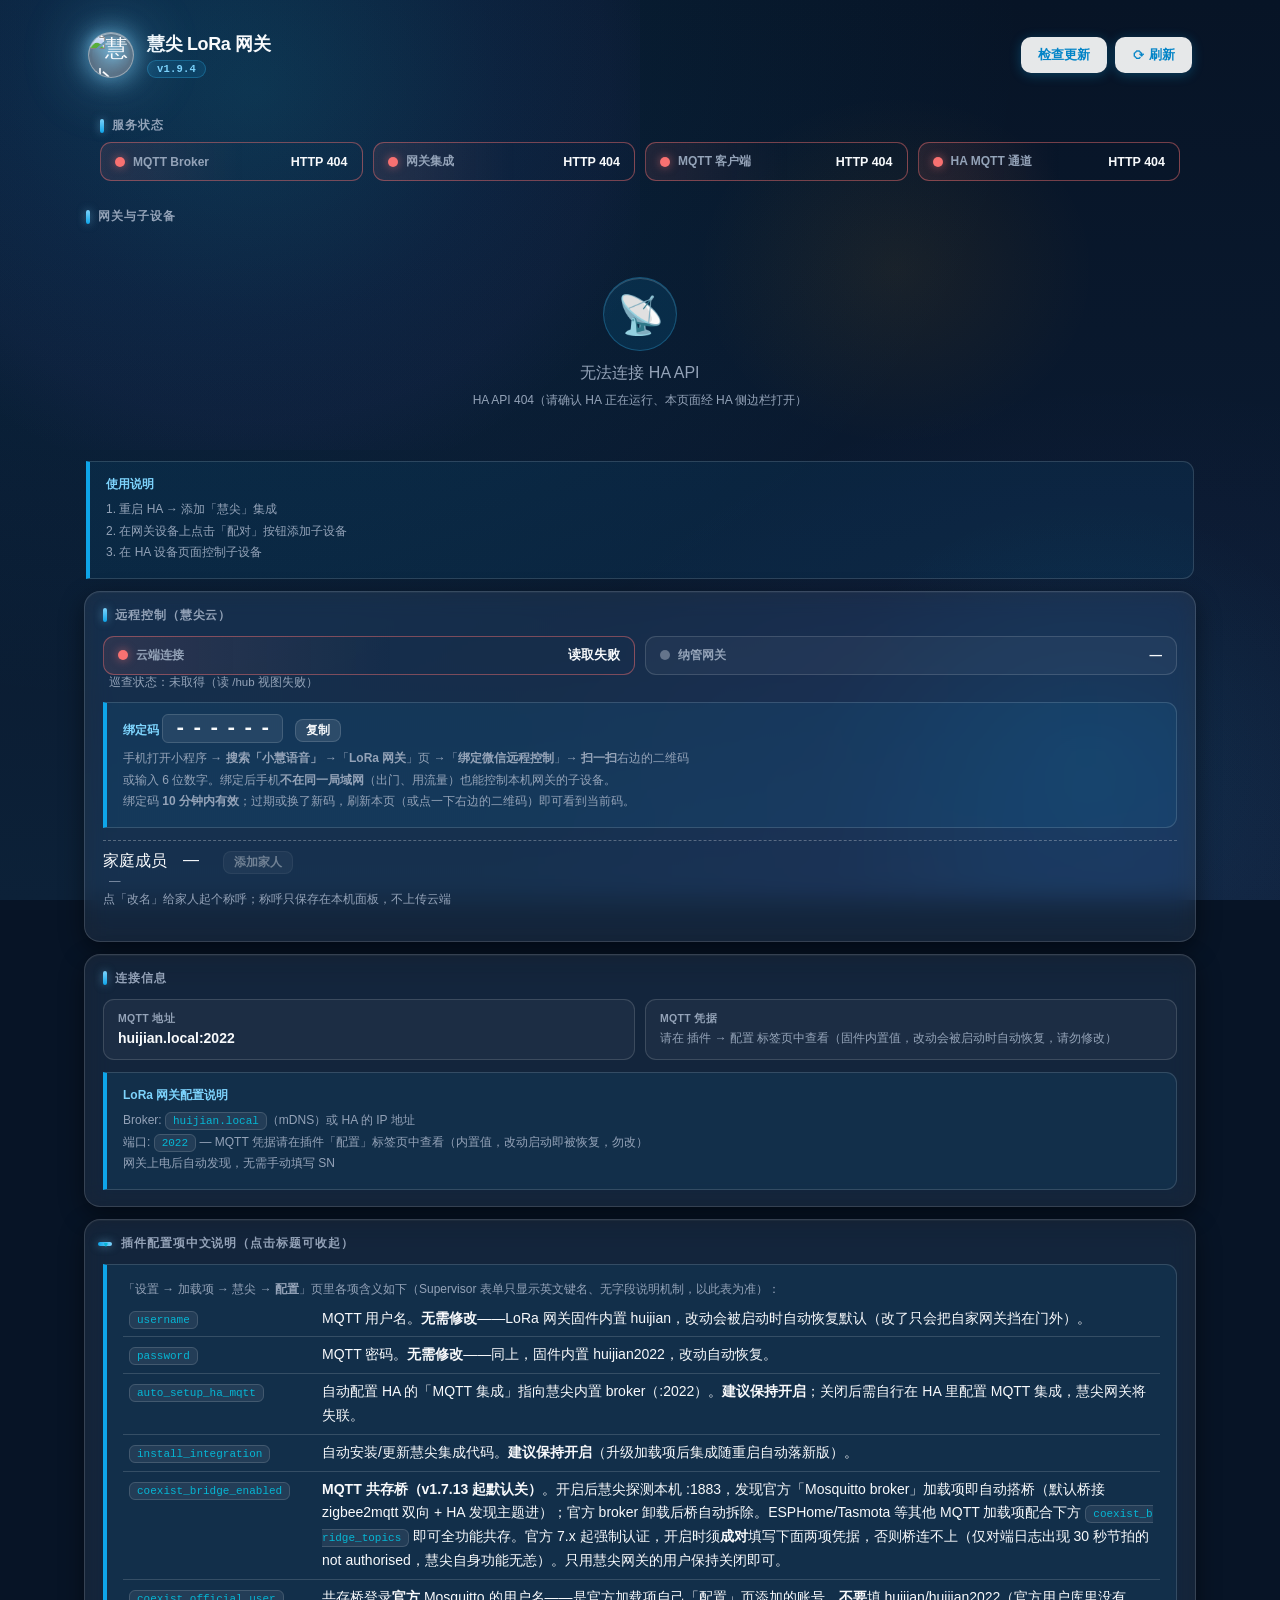
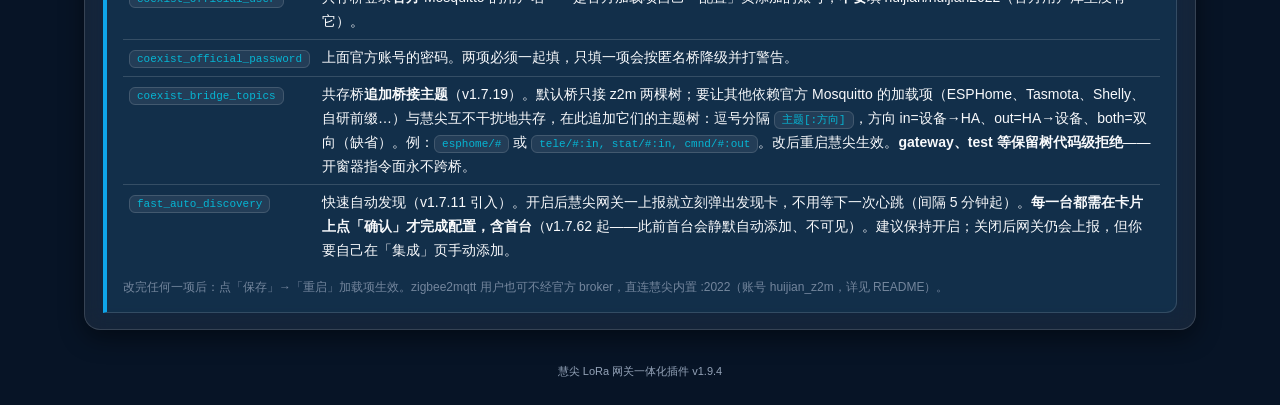
==== huijian_mqtt_broker/www/index.html @ c7e4eb3a "网关 v1.9.4：收口 1.9.3 的"部分修"——窄窗兜底不再回症状，三个兄弟码文案一起摘掉指认云端的那句 用户复核 1.9.3 后判为部分修，两处残留我盘上复现确认：  一、窄窗。重连退避每一圈" ====
<!DOCTYPE html>
<html lang="zh-CN">
<head>
    <meta charset="UTF-8">
    <meta name="viewport" content="width=device-width, initial-scale=1.0">
    <meta name="theme-color" content="#071426">
    <link rel="icon" href="data:image/svg+xml,%3Csvg xmlns='http://www.w3.org/2000/svg' viewBox='0 0 100 100'%3E%3Ctext y='0.9em' font-size='90'%3E%F0%9F%93%A1%3C/text%3E%3C/svg%3E">
    <title>慧尖 LoRa 网关</title>
    <link rel="stylesheet" href="css/huijian.css?v=1.9.4">
</head>
<body>
    <!-- v1.6.27「星辰大海」背景层（对齐小程序 UI 标准 0d2200c5）：
         z0 固定星空（氛围底/星云一朵/星点/行星群由 css + starsky.js 生成，
         流星 7 颗标记式——行程 1100px 全周期只准向下）；内容层 z1 悬浮玻璃。
         aria-hidden：纯装饰，不进辅助技术。 -->
    <div class="star-bg" aria-hidden="true">
        <div class="nebula"></div>
    <div class="nebula3"></div>
        <div class="stars-far" id="starsFar"></div>
        <div class="stars-near" id="starsNear"></div>
        <div class="stars-cluster" id="clusters"></div>
        <div class="planets" id="planets"></div>
        <span class="meteor meteor-1 mr"></span><span class="meteor meteor-2 m-blue mr"></span><span class="meteor meteor-3"></span><span class="meteor meteor-4 m-amber"></span><span class="meteor meteor-5 m-blue"></span><span class="meteor meteor-6"></span><span class="meteor meteor-7 mr"></span>
    </div>
    <div class="page">
    <div class="header">
        <div class="brand">
            <span class="brand-logo"><img src="img/logo.png?v=1.9.4" alt="慧尖 logo"></span>
            <div class="brand-text">
                <h1>慧尖 LoRa 网关</h1>
                <span class="ver" id="addonVersion"></span>
            </div>
        </div>
        <div class="actions">
            <button class="btn btn-primary" id="checkUpdateBtn" onclick="checkForUpdates()">检查更新</button>
            <button class="btn btn-primary" onclick="refreshAll()">⟳ 刷新</button>
        </div>
    </div>

    <div class="card card-flush card-dense">
        <div class="card-title">服务状态</div>
        <div class="status-grid" id="statusGrid">
            <div class="status-item">
                <span class="dot dot-warn"></span>
                <span class="label">MQTT Broker</span>
                <span class="value" id="mqttStatus">检测中</span>
            </div>
            <div class="status-item">
                <span class="dot dot-warn"></span>
                <span class="label">网关集成</span>
                <span class="value" id="integrationStatus">检测中</span>
            </div>
            <div class="status-item">
                <span class="dot dot-warn"></span>
                <!-- v1.7.12（第 6 轮审计 M-2）：文案订正——该值统计 :2022 上
                     全部 MQTT 客户端（LoRa 网关/HA 集成/桥/z2m 混计），旧标签
                     "HA MQTT" 名不副实：HA 条目断了而网关还连着时显示绿灯，
                     误导 mqtt_not_available 类排障。id 保持不变（JS 契约）。 -->
                <span class="label">MQTT 客户端</span>
                <span class="value" id="haMqttStatus">检测中</span>
            </div>
            <div class="status-item">
                <span class="dot dot-warn"></span>
                <!-- v1.7.29（用户拍板 C）：HA Core 侧 MQTT 集成条目的就绪状态。
                     "MQTT 客户端"只证明 :2022 上有人连着，本行证明 HA 到 broker
                     的通道打通——"网关上报进不了 HA"类排障的第一眼判据 -->
                <span class="label">HA MQTT 通道</span>
                <span class="value" id="haMqttChannelStatus">检测中</span>
            </div>
        </div>
    </div>

    <div class="card card-flush">
        <div class="card-title">网关与子设备</div>
        <div id="gatewayContainer">
            <div class="loading"><div class="spinner"></div><p>正在加载网关信息...</p></div>
        </div>
    </div>

    <!-- v1.7.37（P0 远程控制）：绑定码 + 云通道状态。数据源是集成侧只读视图
         GET /api/window_controller_gateway/hub（经 /api/ha 代理）——长连凭据只留在
         加载项与 hub 之间，页面拿到的字段只有 instanceId / 绑定码 / 连接状态。
         v1.7.38：右侧放绑定码二维码（拉到码自动出现、点一下刷新、纯前端生成不联网）。
         v1.7.39（用户令）：二维码从页头 logo 旁挪进本卡右侧——页头摆一块白底码太突兀。 -->
    <div class="card" id="remoteCard">
        <div class="card-title">远程控制（慧尖云）</div>
        <div class="hub-row">
            <div class="hub-main">
                <div class="status-grid">
                    <div class="status-item">
                        <span class="dot dot-warn" id="hubDot"></span>
                        <span class="label">云端连接</span>
                        <span class="value" id="hubStatus">检测中</span>
                    </div>
                    <div class="status-item">
                        <span class="dot dot-unknown" id="hubGwDot"></span>
                        <span class="label">纳管网关</span>
                        <span class="value" id="hubGateway">—</span>
                    </div>
                </div>
                <div class="hub-err" id="hubError" hidden></div>
                <div class="hub-code-exp" id="hubVerifyTip">巡查状态获取中…</div>
                <div class="info-box">
                    <h3>绑定码 <span class="hub-code" id="hubCode">------</span>
                        <button class="btn btn-ghost btn-mini" id="copyCodeBtn" type="button" onclick="copyBindCode()">复制</button>
                        <span class="hub-code-exp" id="hubCodeExp"></span>
                    </h3>
                    <p>
                        手机打开小程序 → <b>搜索「小慧语音」</b> →「<b>LoRa 网关</b>」页 →「<b>绑定微信远程控制</b>」→ <b>扫一扫</b>右边的二维码<br>
                        或输入 6 位数字。绑定后手机<b>不在同一局域网</b>（出门、用流量）也能控制本机网关的子设备。<br>
                        绑定码 <b><span id="hubCodeTtl">10 分钟</span>内有效</b>；过期或换了新码，刷新本页（或点一下右边的二维码）即可看到当前码。
                    </p>
                </div>
            </div>
            <div class="hub-qr" id="hubQr" role="button" tabindex="0" title="点击刷新绑定码"
                 onclick="refreshBindQr()"
                 onkeydown="if(event.key==='Enter'||event.key===' '){event.preventDefault();refreshBindQr();}"
                 hidden>
                <div class="hub-qr-box" id="hubQrBox"></div>
                <span class="hub-qr-tip" id="hubQrTip">绑定码</span>
            </div>
        </div>
        <!-- v1.7.47 家庭成员：一个 HA 安装＝一个 owner + 最多 8 个 member。
             成员码由这里显式签发（10 分钟一次性），家人用「小慧语音」扫。
             只有掩码 openid：hub 从不把完整 openid 回给面板。 -->
        <div class="hub-members">
            <div class="hub-row">
                <span class="label">家庭成员</span>
                <span class="value" id="hubMembersCount">—</span>
                <button class="btn btn-ghost btn-mini" id="addMemberBtn" type="button"
                        onclick="refreshMemberCode()"
                        title="生成一个 10 分钟有效的一次性成员码">添加家人</button>
            </div>
            <div class="hub-code-exp" id="hubMembersEmpty">只有你一人</div>
            <ul class="hub-member-list" id="hubMembers"></ul>
            <!-- v1.7.54：称呼存在哪一侧必须说清——云端 hub 的成员记录只有 openid 和绑定时刻，
                 没有名称字段，所以名字只在这台 HA 的面板上有效（换 HA 安装要重起）。 -->
            <div class="hub-member-note" id="hubMemberNote">
                点「改名」给家人起个称呼；称呼只保存在本机面板，不上传云端</div>
            <div class="hub-qr" id="hubMemberQr" hidden>
                <div class="hub-qr-box" id="hubMemberQrBox"></div>
                <span class="hub-code-exp" id="hubMemberTip">家人用「小慧语音」扫一扫；10 分钟内有效，扫完即失效</span>
                <span class="hub-qr-tip" id="hubMemberCode">------</span>
            </div>
            <!-- 审计 2026-09-30 B-6：hubMemberExp 原本在 #hubMemberQr **里面**，而
                 成员码过期/缺失时 renderMemberQr('') 把整个 wrap 置 hidden（CSS
                 .hub-qr[hidden]{display:none}）⇒ 面板写进去的"已过期，点「添加家人」
                 换新码"永远不可见，用户只看到二维码凭空消失，以为"添加家人"没生效。
                 与同页绑定码那块对齐：hubCodeExp 就在 #hubQr 外面——指路文案不该被
                 它要解释的那个元素一起藏掉。tip/code 只在有码可扫时才有意义，留在块内。 -->
            <span class="hub-code-exp" id="hubMemberExp"></span>
        </div>
    </div>

    <div class="card">
        <div class="card-title">连接信息</div>
        <div class="conn-grid">
            <div class="conn-item">
                <div class="conn-label">MQTT 地址</div>
                <div class="conn-value">huijian.local:2022</div>
            </div>
            <div class="conn-item">
                <div class="conn-label">MQTT 凭据</div>
                <div class="conn-value dim">请在 插件 → 配置 标签页中查看（固件内置值，改动会被启动时自动恢复，请勿修改）</div>
            </div>
        </div>
        <div class="info-box">
            <h3>LoRa 网关配置说明</h3>
            <p>
                Broker: <code>huijian.local</code>（mDNS）或 HA 的 IP 地址<br>
                端口: <code>2022</code> — MQTT 凭据请在插件「配置」标签页中查看（内置值，改动启动即被恢复，勿改）<br>
                网关上电后自动发现，无需手动填写 SN
            </p>
        </div>
    </div>

    <details class="card" id="configGuideCard" open>
        <summary class="card-title" style="cursor:pointer;">插件配置项中文说明（点击标题可收起）</summary>
        <div class="info-box" style="margin-top:8px;">
            <p>「设置 → 加载项 → 慧尖 → <b>配置</b>」页里各项含义如下（Supervisor 表单只显示英文键名、无字段说明机制，以此表为准）：</p>
            <table class="cfg-table" style="width:100%;border-collapse:collapse;font-size:14px;">
                <tr style="border-bottom:1px solid rgba(255,255,255,.15);"><td style="padding:6px;"><code>username</code></td><td style="padding:6px;">MQTT 用户名。<b>无需修改</b>——LoRa 网关固件内置 huijian，改动会被启动时自动恢复默认（改了只会把自家网关挡在门外）。</td></tr>
                <tr style="border-bottom:1px solid rgba(255,255,255,.15);"><td style="padding:6px;"><code>password</code></td><td style="padding:6px;">MQTT 密码。<b>无需修改</b>——同上，固件内置 huijian2022，改动自动恢复。</td></tr>
                <tr style="border-bottom:1px solid rgba(255,255,255,.15);"><td style="padding:6px;"><code>auto_setup_ha_mqtt</code></td><td style="padding:6px;">自动配置 HA 的「MQTT 集成」指向慧尖内置 broker（:2022）。<b>建议保持开启</b>；关闭后需自行在 HA 里配置 MQTT 集成，慧尖网关将失联。</td></tr>
                <tr style="border-bottom:1px solid rgba(255,255,255,.15);"><td style="padding:6px;"><code>install_integration</code></td><td style="padding:6px;">自动安装/更新慧尖集成代码。<b>建议保持开启</b>（升级加载项后集成随重启自动落新版）。</td></tr>
                <tr style="border-bottom:1px solid rgba(255,255,255,.15);"><td style="padding:6px;"><code>coexist_bridge_enabled</code></td><td style="padding:6px;"><b>MQTT 共存桥（v1.7.13 起默认关）</b>。开启后慧尖探测本机 :1883，发现官方「Mosquitto broker」加载项即自动搭桥（默认桥接 zigbee2mqtt 双向 + HA 发现主题进）；官方 broker 卸载后桥自动拆除。ESPHome/Tasmota 等其他 MQTT 加载项配合下方 <code>coexist_bridge_topics</code> 即可全功能共存。官方 7.x 起强制认证，开启时须<b>成对</b>填写下面两项凭据，否则桥连不上（仅对端日志出现 30 秒节拍的 not authorised，慧尖自身功能无恙）。只用慧尖网关的用户保持关闭即可。</td></tr>
                <tr style="border-bottom:1px solid rgba(255,255,255,.15);"><td style="padding:6px;"><code>coexist_official_user</code></td><td style="padding:6px;">共存桥登录<b>官方</b> Mosquitto 的用户名——是官方加载项自己「配置」页添加的账号，<b>不要</b>填 huijian/huijian2022（官方用户库里没有它）。</td></tr>
                <tr style="border-bottom:1px solid rgba(255,255,255,.15);"><td style="padding:6px;"><code>coexist_official_password</code></td><td style="padding:6px;">上面官方账号的密码。两项必须一起填，只填一项会按匿名桥降级并打警告。</td></tr>
                <tr style="border-bottom:1px solid rgba(255,255,255,.15);"><td style="padding:6px;"><code>coexist_bridge_topics</code></td><td style="padding:6px;">共存桥<b>追加桥接主题</b>（v1.7.19）。默认桥只接 z2m 两棵树；要让其他依赖官方 Mosquitto 的加载项（ESPHome、Tasmota、Shelly、自研前缀…）与慧尖互不干扰地共存，在此追加它们的主题树：逗号分隔 <code>主题[:方向]</code>，方向 in=设备→HA、out=HA→设备、both=双向（缺省）。例：<code>esphome/#</code> 或 <code>tele/#:in, stat/#:in, cmnd/#:out</code>。改后重启慧尖生效。<b>gateway、test 等保留树代码级拒绝</b>——开窗器指令面永不跨桥。</td></tr>
                <tr><td style="padding:6px;"><code>fast_auto_discovery</code></td><td style="padding:6px;">快速自动发现（v1.7.11 引入）。开启后慧尖网关一上报就立刻弹出发现卡，不用等下一次心跳（间隔 5 分钟起）。<b>每一台都需在卡片上点「确认」才完成配置，含首台</b>（v1.7.62 起——此前首台会静默自动添加、不可见）。建议保持开启；关闭后网关仍会上报，但你要自己在「集成」页手动添加。</td></tr>
            </table>
            <p style="opacity:.75;margin-top:8px;">改完任何一项后：点「保存」→「重启」加载项生效。zigbee2mqtt 用户也可不经官方 broker，直连慧尖内置 :2022（账号 huijian_z2m，详见 README）。</p>
        </div>
    </details>

    <div class="card" id="updateCard" style="display:none;">
        <div class="card-title">版本更新</div>
        <div id="updateContent"></div>
    </div>

    <div class="footer">
        <!-- v1.6.26（W-6）：留空占位——旧硬编码 v1.5.1 在 JS 回填前闪现错版
             （JS 挂掉时更会永久错版）。版本单一真源＝下行 CURRENT_VERSION。 -->
        <p>慧尖 LoRa 网关一体化插件 <span id="footerVersion"></span></p>
    </div>
    </div><!-- /.page -->

    <!-- v1.6.25 Web UI 三文件化：css/js 外置（相对路径，兼容 HA ingress 前缀）。
         CURRENT_VERSION 按测试锚留在本文件；huijian.js 复用此全局 let 绑定。
         v1.6.27 新增 starsky.js：纯装饰星野生成器（固定种子，零依赖零网络）。 -->
    <script>let CURRENT_VERSION = '1.9.4';</script>
    <script src="js/starsky.js?v=1.9.4"></script>
    <script src="js/qr.js?v=1.9.4"></script>
    <script src="js/huijian.js?v=1.9.4"></script>
</body>
</html>
---- huijian_mqtt_broker/www/css/huijian.css ----
/*
 * 慧尖 Web UI 样式 —— 「星辰大海」设计标准移植版（v1.6.27）
 *
 * 权威标准：小程序记忆体条目 0d2200c5（配套工程口径 d0c93032）。原标准面向
 * 微信小程序（WXSS，真机禁 filter/mix-blend/closest-side、token 必须挂 page{}）；
 * 本文件是 **Web 移植**——运行在 Chromium（HA ingress webview / 桌面浏览器），
 * 上面那些 WXSS 专属禁令均不适用，可正常使用 backdrop-filter。但配色令牌、
 * 分层架构、克制光哲学逐字对齐母本：
 *
 *  设计语言：深蓝夜空（#071426→#0c2138 自带蓝相）上星光/星云/行星/流星构成活
 *  的宇宙，内容以透明玻璃悬浮其上。哲学＝克制的光——发光宁淡勿浓（标准里
 *  "白光/过糊/过大"多次被否），运动宁慢勿快但必须有独立节奏层次。
 *
 *  令牌（青蓝主系，逐值照抄标准）：--primary #0ea5e9 / --primary-dark #0284c7 /
 *  --primary-light #38bdf8 / --accent #06b6d4 / --secondary #f59e0b。
 *  紫(#8b5cf6/#6366f1) 按 ea92e36c 方案A④ 全站仅两通道：氛围层右下小角
 *  α.06 + 星云尾锥 α.035；星点板/中心辉光/图标/按钮一律不加紫——旧版整套
 *  #4f46e5 紫蓝主色与 v1.0.42 大面积染紫路线均已作废。
 *
 *  分层：.star-bg（fixed z0）→ .page（relative z1）。硬性规矩①内容根背景必须
 *  transparent，否则整块盖住星空（标准里曾 9 页踩此坑）。
 */
:root {
    /* ===== 星辰大海令牌（青蓝主系） ===== */
    --primary: #0ea5e9;
    --primary-dark: #0284c7;
    --primary-light: #38bdf8;
    --primary-deep: #075985;
    --accent: #06b6d4;
    --glow: #7dd3fc;            /* 深空提亮专用（logo 光环/高亮文字），非紫 */
    --secondary: #f59e0b;       /* 琥珀——仅告警/进度点缀 */
    --bg-main: #071426;         /* ea92e36c 方案A「深蓝夜空」定案（小程序 v1.4.15/98ebc5b，
                                   用户 2026-09 推广到全部仓 Web UI）：夜空感靠底色自带蓝相。
                                   已作废路线勿回潮：近黑 #030712「过黑」、v1.0.42 深靛紫
                                   #1d1750「过紫」；白字 #f8fafc 对比 ~16:1 */
    --surface: #0a1a30;         /* --bg-surface/--apple-gray6 随动（定案③） */
    --bg-card: rgba(255, 255, 255, .07);
    --bg-elevated: rgba(255, 255, 255, .10);
    --card-border: rgba(255, 255, 255, .14);
    --text-primary: #f8fafc;
    --text-secondary: #94a3b8;
    --border: #1e293b;
    /* 语义色（暗底适配，饱和度压低守"宁淡"） */
    --green: #34d399;
    --green-deep: #10b981;
    --green-bg: rgba(52, 211, 153, .10);
    --red: #f87171;
    --red-bg: rgba(248, 113, 113, .10);
    --yellow: #fbbf24;
    --yellow-bg: rgba(251, 191, 36, .10);
    --blue: #38bdf8;
    --blue-bg: rgba(56, 189, 248, .10);
    --violet: #6366f1;          /* 仅渐变尾端点缀，不作前景主色 */
    --radius: 16px;
    --radius-sm: 11px;
    /* 深空投影：黑底上阴影几乎无意义，主要靠描边+辉光分层 */
    --shadow: 0 1px 0 rgba(255, 255, 255, .04) inset, 0 8px 24px rgba(0, 0, 0, .45);
    --shadow-md: 0 1px 0 rgba(255, 255, 255, .05) inset, 0 12px 32px rgba(0, 0, 0, .55);
    --shadow-lg: 0 1px 0 rgba(255, 255, 255, .06) inset, 0 20px 48px rgba(0, 0, 0, .65);
    --glass-blur: saturate(140%) blur(12px);
}
* { margin: 0; padding: 0; box-sizing: border-box; }
html { scroll-behavior: smooth; }
body {
    font-family: -apple-system, BlinkMacSystemFont, "Segoe UI", Roboto, "PingFang SC", "Microsoft YaHei", sans-serif;
    color: var(--text-primary);
    min-height: 100vh;
    /* 夜空基底：方案A --bg-main #071426（原标准 .sky 纯色 #030712 已否为"过黑"），
       作最底层兜底铺满；.star-bg 氛围层在其上叠 180° 深蓝渐变（定案①） */
    background: var(--bg-main);
    -webkit-font-smoothing: antialiased;
    /* Web 移植：内容层横向留白与最大宽从此处移到 .page（body 需全宽铺星空） */
    padding: 0;
}
::selection { background: rgba(14, 165, 233, .35); color: #fff; }

/* =====================================================================
 * z0 星空层：.star-bg
 * 氛围底 → 星云（一朵）→ 星点（双层视差）→ 行星群（16 颗）→ 流星（7 颗）
 * 星点/行星由 starsky.js 用固定种子生成注入对应容器；本层 pointer-events:none
 * ===================================================================== */
.star-bg {
    position: fixed;
    inset: 0;
    z-index: 0;
    overflow: hidden;
    pointer-events: none;
    /* ea92e36c 方案A「深蓝夜空」逐值移植（母本 star-bg.wxss .sky @98ebc5b）：
       夜空感改由底色带蓝相承担，不靠大面积染紫——v1.0.42 的右上弱青大云、
       靛紫云 .22、薰衣草大云 .16、底靛大云 .24（小程序 195° 斜贯带的 Web 对应）
       全部删除且不回加（"过黑+过紫/氛围压主体"被否）。左上蓝角云降档 .22→.14；
       紫全站仅两通道（定案④）：右下小角 rgba(139,92,246,.06) + 星云尾锥 .035；
       星点/行星/按钮一律无紫口径不变。 */
    background:
        radial-gradient(ellipse at 12% 4%, rgba(14, 165, 233, .14), rgba(14, 165, 233, .05) 30%, transparent 55%),
        radial-gradient(ellipse at 88% 96%, rgba(139, 92, 246, .06), transparent 40%),
        linear-gradient(180deg, #071426 0%, #0a1a30 55%, #0c2138 100%);
}
/* 星云团：结构仍按官网母本 v0.0.1 三团（左上蓝/右下青/中上金，45s/50s/60s
   aurora-move 各自漂移，radial 柔边、无 blur、无内核白雾）；配色随
   ea92e36c 方案A 定案⑤——主星云（蓝团）核提亮 rgba(56,189,248,.10)，
   紫仅尾锥 .035（"氛围退、主体进"）；青/金两团随"氛围退"退回官网
   克制原值 .08/.07（v1.0.42 的 .12/.10 提浓作废）。 */
.nebula { position: absolute; top: 0; left: 0; right: 0; bottom: 0; overflow: hidden; pointer-events: none; }
.nebula::before {
    content: ''; position: absolute; top: -30%; left: -10%; width: 60%; height: 80%;
    background: radial-gradient(ellipse at center, rgba(56, 189, 248, .1) 0%, rgba(99, 102, 241, .05) 45%, rgba(139, 92, 246, .035) 65%, transparent 80%);
    animation: aurora-move1 45s ease-in-out infinite;
}
.nebula::after {
    content: ''; position: absolute; bottom: -20%; right: -10%; width: 50%; height: 70%;
    background: radial-gradient(ellipse at center, rgba(6, 182, 212, .08) 0%, transparent 60%);
    animation: aurora-move2 50s ease-in-out infinite;
}
.nebula3 {
    position: absolute; top: 5%; left: 50%; width: 40%; height: 50%;
    background: radial-gradient(ellipse at center, rgba(245, 158, 11, .07) 0%, transparent 55%);
    animation: aurora-move3 60s ease-in-out infinite; pointer-events: none;
}
@keyframes aurora-move1 { 0%, 100% { transform: translate(0, 0) scale(1); } 33% { transform: translate(50px, 25px) scale(1.08); } 66% { transform: translate(-30px, 40px) scale(0.95); } 50% { transform: translate(60px, 30px) scale(1.1); } }
@keyframes aurora-move2 { 0%, 100% { transform: translate(0, 0) scale(1); } 33% { transform: translate(-40px, -15px) scale(1.06); } 66% { transform: translate(25px, -30px) scale(0.94); } 50% { transform: translate(-50px, -25px) scale(1.08); } }
@keyframes aurora-move3 { 0%, 100% { transform: translate(0, 0) scale(1) rotate(0deg); } 50% { transform: translate(-60px, 40px) scale(1.15) rotate(10deg); } }
/* 星点层（JS 注入 <i> 子元素，位置/明灭周期由内联 CSS 变量给） */
.stars-far, .stars-near { position: absolute; inset: 0; }
.stars-far i, .stars-near i {
    position: absolute;
    border-radius: 50%;
    background: #dbeafe;
    animation: star-twinkle var(--dur, 4s) ease-in-out var(--delay, 0s) infinite;
    will-change: opacity;
}
/* 明灭：官网母本口径——正弦 .1↔.9 永不触零（0/100% 下限、50% 峰），
   v1.7.3 用户令对照官网（旧"单峰触零"是行星群口径，星点不适用） */
@keyframes star-twinkle {
    0%, 100% { opacity: var(--floor, .1); }
    50%      { opacity: var(--peak, .7); }
}
/* 官网色变体：60% 白 + 20% 蓝 + 20% 琥珀；大星带 4px 白晕（s-lg） */
.stars-far i.s-blue, .stars-near i.s-blue { background: #38bdf8; }
.stars-far i.s-amber, .stars-near i.s-amber { background: #fbbf24; }
.stars-near i.s-glow { box-shadow: 0 0 4px rgba(255, 255, 255, .6); }
/* 星团层（v1.7.4 用户令「多颗星星聚一团、明暗变化」）——官网 canvas Star
   大星口径：4 团、每团 6~8 颗聚簇，1~2 颗核心大星带 8px 晕（glow 晕
   size×4 的 CSS 对应物），正弦明暗共用 star-twinkle，三色配比同星点 */
.stars-cluster { position: absolute; inset: 0; }
.stars-cluster i {
    position: absolute;
    border-radius: 50%;
    background: #fff;
    animation: star-twinkle var(--dur, 4s) ease-in-out var(--delay, 0s) infinite;
    will-change: opacity;
}
.stars-cluster i.s-blue { background: #38bdf8; }
.stars-cluster i.s-amber { background: #fbbf24; }
.stars-cluster i.s-glow { box-shadow: 0 0 8px 2px rgba(224, 242, 254, .55); }
/* 行星群：双层独立时钟——外层 .orbit-wrap 漂移（55~75s，≈1.5px/s），
   内层 .planet 明灭（3.5~7s），二者解耦（标准里耦合同一动画被否）。
   辉光宁淡：rgba .35 晕，半径随尺寸 4~7px。 */
.planets { position: absolute; inset: 0; }
.orbit-wrap {
    position: absolute;
    animation: planet-drift var(--drift, 60s) linear var(--delay, 0s) infinite alternate;
    will-change: transform;
}
@keyframes planet-drift {
    from { transform: translate3d(0, 0, 0); }
    to   { transform: translate3d(var(--dx, 20px), var(--dy, 14px), 0); }
}
.planet {
    width: var(--sz, 4px);
    height: var(--sz, 4px);
    border-radius: 50%;
    background: var(--pc, #7dd3fc);
    box-shadow: 0 0 var(--blur, 5px) var(--halo, 2px) rgba(125, 211, 252, .35);
    animation: planet-pulse var(--twk, 5s) ease-in-out var(--delay, 0s) infinite;
    will-change: opacity;
}
@keyframes planet-pulse {
    0%, 100% { opacity: 0; }
    50%      { opacity: var(--peak, .9); }
}
/* 流星：7 颗，10~16s 全周期线性，行程 1100px（官网 700px 手机竖屏截断故
   加长，贯穿整屏）。几何=母本同款斜坠（用户 2026-09 点报"运行方向不对"
   订正——旧实现 translateY(1100px)+rotate(18deg) 近乎垂直下坠、7 道同向，
   丢了母本角度语义）：rotate(var(--mrot)) translateX(1100px)，默认
   --mrot:145deg＝斜左下（起点右半屏 4 道）；.mr=35deg 斜右下（起点左半屏
   3 道）。头=2px 光点带辉光、尾=133px 渐隐细线（透明→头侧增亮）。
   只准向下：-35° 爬升版已废弃，禁负角度。 */
.meteor {
    position: absolute;
    /* 起点高度=var(--my)，默认 -12%（母本手机竖屏编排：1100px 斜行程
       纵向分量≈0.57×1100≈631px，在 ~667px 高的手机屏恰好贯穿整屏）。
       桌面视口更高，只留顶部起点会导致"流星只在上半屏"（用户点报），
       故 v1.7.25 起逐颗编排：3 道起点下放到 12%~40% 中高度，斜轨迹
       扫过下半屏；角度/行程/节奏/只准向下纪律不变。 */
    top: var(--my, -12%);
    left: var(--mx, 50%);
    --mrot: 145deg;
    width: 2px;
    height: 2px;
    background: #fff;
    border-radius: 50%;
    box-shadow: 0 0 6px #fff, 0 0 12px rgba(255, 255, 255, .5);
    opacity: 0;
    transform: rotate(var(--mrot)) translateX(0);
    animation: meteor-fall var(--mdur, 12s) linear var(--mdelay, 0s) infinite;
    will-change: transform, opacity;
}
.meteor::before {
    content: '';
    position: absolute;
    top: 50%;
    right: 0;
    width: 133px;
    height: 1px;
    background: linear-gradient(to right, transparent, rgba(255, 255, 255, .4), rgba(255, 255, 255, .85));
    transform: translateY(-50%);
    border-radius: 1px;
}
.meteor.mr { --mrot: 35deg; }   /* 斜右下 35°（左半屏起点的 3 道） */
/* 负延迟＝进场即有流星在途（正延迟会让打开页面前 1~11s 一颗流星都
   看不到——用户实测反馈"没看到流星"的根因；10~16s 全周期节奏不变）。
   --my 起点高度（v1.7.25 用户点报"流星只有上半屏有，中下部也该有进入"）：
   4 道顶部 -12% + 3 道中高度 12%/26%/40%，斜轨迹扫过下半屏 */
.meteor-1 { --mx: 8%;  --my: -12%; --mdur: 11s; --mdelay: -9s; }
.meteor-2 { --mx: 26%; --my: 26%;  --mdur: 14s; --mdelay: -3s; }
.meteor-3 { --mx: 44%; --my: -12%; --mdur: 10s; --mdelay: -6s; }
.meteor-4 { --mx: 61%; --my: 40%;  --mdur: 16s; --mdelay: -12s; }
.meteor-5 { --mx: 77%; --my: -12%; --mdur: 12s; --mdelay: -1s; }
.meteor-6 { --mx: 90%; --my: 12%;  --mdur: 13s; --mdelay: -8s; }
.meteor-7 { --mx: 35%; --my: -12%; --mdur: 15s; --mdelay: -4s; }
/* v1.7.4 用户令流星三色——官网 createMeteor 配比 60% 白/25% 蓝/15% 琥珀
   （7 道分配：蓝 2/琥珀 1）；v1.7.24 随母本几何改点头光点+尾线同色
   （box-shadow 双晕 + drop-shadow 轮廓辉光口径不变） */
.meteor.m-blue {
    background: #38bdf8;
    box-shadow: 0 0 6px #38bdf8, 0 0 12px rgba(56, 189, 248, .5);
    filter: drop-shadow(0 0 6px rgba(56, 189, 248, .7));
}
.meteor.m-blue::before {
    background: linear-gradient(to right, transparent, rgba(56, 189, 248, .35), #38bdf8);
}
.meteor.m-amber {
    background: #fbbf24;
    box-shadow: 0 0 6px #fbbf24, 0 0 12px rgba(251, 191, 36, .45);
    filter: drop-shadow(0 0 6px rgba(251, 191, 36, .6));
}
.meteor.m-amber::before {
    background: linear-gradient(to right, transparent, rgba(251, 191, 36, .35), #fbbf24);
}
@keyframes meteor-fall {
    0%   { transform: rotate(var(--mrot)) translateX(0); opacity: 0; }
    5%   { opacity: 1; }
    85%  { opacity: .7; }
    100% { transform: rotate(var(--mrot)) translateX(1100px); opacity: 0; }
}
/* reduce 慢速变体（官网 meteor-fall-slow 同款几何节奏）：亮度峰值 .9 尾段
   .5、行程收短到 850px，比全速温和但仍斜穿天幕；--mrot 元素级自定义属性
   使 .mr 在 reduce 下同样保持 35° 右下方向 */
@keyframes meteor-fall-slow {
    0%   { transform: rotate(var(--mrot)) translateX(0); opacity: 0; }
    5%   { opacity: .9; }
    90%  { opacity: .5; }
    100% { transform: rotate(var(--mrot)) translateX(850px); opacity: 0; }
}

/* =====================================================================
 * z1 内容层：.page —— 根背景 transparent（规矩①），悬浮于星空上
 * ===================================================================== */
.page {
    position: relative;
    z-index: 1;
    max-width: 1140px; /* v1.7.9 用户令「web 端改回去」：v1.7.8 的 1400 加宽作废 */
    margin: 0 auto;
    padding: 14px;
}

/* ===== Header ===== */
.header {
    /* v1.7.2 用户令：取消页头玻璃——留空原则扩到头栏。只留布局
       （logo/标题/按钮自身与间距），容器底纯透明透星空 */
    background: transparent;
    border: none;
    backdrop-filter: none;
    -webkit-backdrop-filter: none;
    color: var(--text-primary);
    padding: 18px 4px; border-radius: 0; margin-bottom: 10px;
    display: flex; justify-content: space-between; align-items: center; gap: 12px; flex-wrap: wrap;
    box-shadow: none;
    position: relative; overflow: visible;
}
.header::after {
    content: none; /* v1.7.2 取消页头玻璃：右上装饰高光随容器底一并移除 */
}
.brand { display: flex; align-items: center; gap: 13px; position: relative; z-index: 1; }
/* logo＝最大一颗星：玻璃盘提亮（深空必须，标准里过暗被否）+ 呼吸 + 悬浮双动画 */
.brand-logo {
    /* v1.7.1 用户令：外框正圆（小程序母本同款圆盘，原 14px 圆角方形作废） */
    width: 46px; height: 46px; flex-shrink: 0; border-radius: 50%;
    display: flex; align-items: center; justify-content: center; font-size: 23px;
    background: rgba(255, 255, 255, .32);
    border: 1px solid rgba(255, 255, 255, .38);
    /* 小程序标准③「logo＝最大一颗星」双环光晕：近环提形 + 远环铺氛围，
       随 hero-breathe 整体呼吸（reduce 下静止但仍发光，深空必须提亮） */
    box-shadow: inset 0 1px 0 rgba(255, 255, 255, .45),
                0 0 22px 3px rgba(125, 211, 252, .55),
                0 0 56px 14px rgba(125, 211, 252, .22);
    backdrop-filter: blur(4px);
    animation: hero-float 8s ease-in-out infinite, hero-breathe 8s ease-in-out infinite;
}
/* 慧尖真 logo（v1.6.29 用户指定替换 📡 emoji）：圆盘满铺圆形裁切；
   v1.6.30 本体沿形发光，v1.7.1 内层径向发光提亮盘面中心（最大一颗星） */
.brand-logo { position: relative; }
.brand-logo img { position: relative; z-index: 1; width: 100%; height: 100%; object-fit: cover; border-radius: 50%;
    filter: drop-shadow(0 0 6px rgba(125, 211, 252, .6)); }
.brand-logo::before {
    content: ''; position: absolute; inset: 3px; border-radius: 50%; z-index: 0;
    background: radial-gradient(circle at 50% 42%, rgba(125, 211, 252, .5), rgba(125, 211, 252, .12) 55%, transparent 75%);
}
@keyframes hero-float   { 0%, 100% { translate: 0 0; } 50% { translate: 0 -4px; } }
@keyframes hero-breathe { 0%, 100% { opacity: .7; } 50% { opacity: 1; } }
.brand-text { display: flex; flex-direction: column; gap: 4px; min-width: 0; }
.header h1 { font-size: 18px; font-weight: 700; letter-spacing: -0.02em; color: var(--text-primary); }
.header .ver {
    display: inline-flex; align-items: center; gap: 5px; width: fit-content;
    font-size: 10.5px; font-weight: 600; color: var(--glow); padding: 2px 9px;
    border-radius: 99px; background: rgba(14, 165, 233, .14); border: 1px solid rgba(56, 189, 248, .28);
    font-family: "SF Mono", Consolas, monospace; letter-spacing: .02em;
}
.header .actions { display: flex; gap: 8px; position: relative; z-index: 1; flex-wrap: wrap; }

/* ===== Buttons ===== */
.btn {
    padding: 8px 16px; border-radius: 10px; border: 1px solid transparent; font-size: 13px;
    cursor: pointer; font-weight: 600; transition: transform .12s, box-shadow .15s, filter .15s, background .15s, border-color .15s;
    display: inline-flex; align-items: center; gap: 5px; white-space: nowrap; user-select: none;
}
.btn:hover { filter: brightness(1.08); }
.btn:active { transform: scale(0.96); }
.btn:focus-visible { outline: 2px solid var(--primary-light); outline-offset: 2px; }
.btn-primary { background: rgba(255, 255, 255, .9); color: var(--primary-dark); box-shadow: 0 2px 12px rgba(14, 165, 233, .3); }
.btn-primary:hover { background: #fff; box-shadow: 0 4px 18px rgba(14, 165, 233, .45); }
.btn-success { background: linear-gradient(180deg, #34d399, var(--green-deep)); color: #04150f; box-shadow: 0 2px 10px rgba(52, 211, 153, .28); }
.btn-success:hover { box-shadow: 0 4px 14px rgba(52, 211, 153, .4); }
.btn-danger { background: linear-gradient(180deg, #f87171, #dc2626); color: #fff; box-shadow: 0 2px 10px rgba(248, 113, 113, .28); }
.btn-danger:hover { box-shadow: 0 4px 14px rgba(248, 113, 113, .4); }
.btn-warn { background: linear-gradient(180deg, #fbbf24, #d97706); color: #241703; box-shadow: 0 2px 10px rgba(245, 158, 11, .28); }
.btn-warn:hover { box-shadow: 0 4px 14px rgba(245, 158, 11, .4); }
.btn-slate { background: rgba(255, 255, 255, .08); color: var(--text-secondary); border-color: var(--card-border); }
/* 内倒/平开：青蓝主系（禁紫作前景） */
.btn-tilt { background: linear-gradient(180deg, var(--accent), var(--primary-dark)); color: #fff; box-shadow: 0 2px 10px rgba(6, 182, 212, .3); }
.btn-mode-a { background: linear-gradient(180deg, #475569, #334155); color: #fff; }
.btn-mode-b { background: linear-gradient(180deg, #334155, #1e293b); color: #cbd5e1; }
.btn-sm { padding: 8px 14px; font-size: 12px; min-height: 36px; border-radius: 9px; }
.btn:disabled { opacity: .4; cursor: not-allowed; box-shadow: none; }

/* ===== Card（透明玻璃悬浮） ===== */
.card {
    background: var(--bg-card); border-radius: var(--radius); padding: 16px 18px;
    box-shadow: var(--shadow); margin-bottom: 12px;
    border: 1px solid var(--card-border);
    backdrop-filter: var(--glass-blur);
    -webkit-backdrop-filter: var(--glass-blur);
}
/* v1.6.27 留空原则（用户校准，与小程序标准⑤"首页三卡纯透明"同源）：
   容器不铺底、未添加处透出星空；玻璃只落在真实存在的悬浮件上
   （网关头 .gateway-header / 设备瓷砖 .device-item 各自自持玻璃）。
   整块大底板会把没放设备的空地也磨成一片雾，正是要消除的效果。 */
.card-flush {
    background: transparent; border: none; box-shadow: none;
    backdrop-filter: none; -webkit-backdrop-filter: none; padding: 4px 2px 0;
}
.card-title {
    font-size: 11.5px; font-weight: 700; color: var(--text-secondary); margin-bottom: 13px;
    text-transform: uppercase; letter-spacing: .08em;
    display: flex; align-items: center; gap: 8px;
}
.card-dense { padding: 12px 16px; }
.card-dense .card-title { margin-bottom: 9px; }
.card-title::before {
    content: ''; width: 4px; height: 14px; border-radius: 4px; flex-shrink: 0;
    background: linear-gradient(180deg, var(--glow), var(--primary));
    box-shadow: 0 0 8px rgba(125, 211, 252, .5);
}

/* ===== Status Grid ===== */
.status-grid { display: grid; grid-template-columns: repeat(auto-fit, minmax(220px, 1fr)); gap: 10px; } /* v1.7.29：第 4 状态项（HA MQTT 通道）入列，auto-fit 防裂行 */
.status-item {
    display: flex; flex-direction: row; align-items: center; gap: 8px;
    padding: 10px 14px; border-radius: var(--radius-sm); background: rgba(255, 255, 255, .04);
    border: 1px solid var(--card-border); transition: all .2s; position: relative; min-width: 0;
}
.status-item:hover { transform: translateY(-1px); background: var(--bg-elevated); box-shadow: var(--shadow-md); }
.status-item:has(.dot-ok)  { border-color: rgba(52, 211, 153, .45); background: linear-gradient(90deg, var(--green-bg) 0%, transparent 55%); }
.status-item:has(.dot-err) { border-color: rgba(248, 113, 113, .45); background: linear-gradient(90deg, var(--red-bg) 0%, transparent 55%); }
.status-item:has(.dot-warn){ border-color: rgba(251, 191, 36, .45); background: linear-gradient(90deg, var(--yellow-bg) 0%, transparent 55%); }
.status-item .dot { width: 10px; height: 10px; border-radius: 50%; position: relative; flex-shrink: 0; }
.dot-ok { background: var(--green); box-shadow: 0 0 10px rgba(52, 211, 153, .6); }
.dot-err { background: var(--red); box-shadow: 0 0 10px rgba(248, 113, 113, .6); }
.dot-warn { background: var(--yellow); box-shadow: 0 0 10px rgba(251, 191, 36, .6); }
@keyframes ripple { 0% { box-shadow: 0 0 0 0 rgba(52, 211, 153, .45); } 100% { box-shadow: 0 0 0 9px rgba(52, 211, 153, 0); } }
.dot-ok::after, .dot-online::after {
    content: ''; position: absolute; inset: 0; border-radius: 50%; animation: ripple 2.4s ease-out infinite;
}
.status-item .label { font-size: 12px; color: var(--text-secondary); font-weight: 600; white-space: nowrap; overflow: hidden; text-overflow: ellipsis; }
.status-item .value { font-size: 12.5px; font-weight: 700; font-variant-numeric: tabular-nums; margin-left: auto; white-space: nowrap; padding-left: 6px; color: var(--text-primary); }

/* ===== Gateway ===== */
.gateway-item {
    padding: 0; margin-bottom: 20px; position: relative;
}
.gateway-item:last-child { margin-bottom: 0; }
/* 网关头部自持一块玻璃（身份块），空位网格不再被大底板盖住 */
.gateway-header {
    display: flex; justify-content: space-between; align-items: center;
    margin-bottom: 10px; gap: 8px; flex-wrap: wrap;
    position: relative; overflow: hidden;
    padding: 12px 16px 12px 19px; border-radius: var(--radius-sm);
    background: var(--bg-card); border: 1px solid var(--card-border);
    backdrop-filter: var(--glass-blur); -webkit-backdrop-filter: var(--glass-blur);
    transition: border-color .2s, box-shadow .2s;
}
.gateway-header::before {
    content: ''; position: absolute; left: 0; top: 0; bottom: 0; width: 3px;
    background: linear-gradient(180deg, var(--glow), var(--primary));
    box-shadow: 0 0 10px rgba(125, 211, 252, .5);
}
.gateway-item:hover .gateway-header { border-color: rgba(56, 189, 248, .5); box-shadow: var(--shadow-md); }
.gw-id { display: flex; align-items: center; gap: 11px; min-width: 0; }
.gw-avatar {
    width: 38px; height: 38px; flex-shrink: 0; border-radius: 11px; font-size: 19px;
    display: flex; align-items: center; justify-content: center;
    background: rgba(14, 165, 233, .16); border: 1px solid rgba(56, 189, 248, .3);
    box-shadow: inset 0 1px 0 rgba(255, 255, 255, .2);
}
.gw-meta { display: flex; flex-direction: column; gap: 3px; min-width: 0; }
.gateway-name { font-size: 15.5px; font-weight: 700; letter-spacing: -.01em; }
.gateway-sn {
    font-size: 10.5px; color: var(--text-secondary); width: fit-content;
    font-family: "SF Mono", Consolas, monospace; background: rgba(255, 255, 255, .05);
    padding: 1px 8px; border-radius: 6px; border: 1px solid var(--card-border);
}

/* ===== Devices ===== */
/* 轨道封顶 340px（单设备行右侧留空透星空）。高度口径 v1.6.29 用户改令：
   由"各自 hug"改为**全按 5005 统一高度**——行内 stretch 拉齐 +
   min-height:262px（5005 满控件实测高）保证无 5005 的行同样齐高 */
/* v1.7.9 用户令「web 端改回去」：v1.7.8 auto-fit 等分撑满作废，
   恢复 v1.6.29 口径 auto-fill + 340 封顶（单设备行右侧留空不拉伸） */
.device-list { margin-top: 12px; display: grid; grid-template-columns: repeat(auto-fill, minmax(280px, 340px)); gap: 10px; }
@keyframes fadeUp { from { opacity: 0; transform: translateY(8px) scale(.99); } to { opacity: 1; transform: none; } }
.device-item {
    display: flex; flex-direction: column;
    padding: 13px 15px; border-radius: var(--radius-sm); background: var(--bg-card);
    gap: 10px; transition: box-shadow .18s, border-color .18s, transform .18s;
    border: 1px solid var(--card-border); animation: fadeUp .35s ease both;
    backdrop-filter: var(--glass-blur); -webkit-backdrop-filter: var(--glass-blur);
    min-height: 262px; /* 5005 满控件实测高——所有子设备统一（用户改令 v1.6.29） */
}
.device-item:hover { border-color: rgba(56, 189, 248, .5); box-shadow: var(--shadow-md); transform: translateY(-1px); }
.device-top { display: flex; align-items: flex-start; justify-content: space-between; gap: 8px; }
.device-info { flex: 1; min-width: 0; }
.device-name { font-size: 14px; font-weight: 650; overflow: hidden; text-overflow: ellipsis; white-space: nowrap; }
.device-sn { font-size: 10.5px; color: var(--text-secondary); font-family: "SF Mono", Consolas, monospace; margin-top: 2px; }
.device-status {
    font-size: 11px; margin-top: 6px; color: var(--text-secondary);
    background: rgba(255, 255, 255, .04); border: 1px solid var(--card-border); border-radius: 7px;
    padding: 4px 8px; font-variant-numeric: tabular-nums; line-height: 1.5;
}
.device-actions { display: flex; gap: 4px; flex-shrink: 0; }
.device-actions .btn-sm { padding: 5px 10px; font-size: 11px; min-height: 28px; }
.control-section { display: flex; flex-direction: column; gap: 8px; }
.control-row { display: flex; gap: 6px; flex-wrap: wrap; align-items: center; }
.control-row .btn-sm { flex: 1; min-width: 58px; text-align: center; justify-content: center; }
/* v1.6.30 用户令：开/关/停/内倒四键换透明——实心渐变色块改 ghost 描线
   （色彩语义由边框+文字色承载，玻璃层级只留瓷砖本体；hover 轻提亮可点感）。
   作用域限 .control-row，网关区配对/状态等按键不受影响 */
.control-row .btn-success, .control-row .btn-danger,
.control-row .btn-warn, .control-row .btn-tilt {
    background: transparent; border: 1px solid currentColor; box-shadow: none;
}
.control-row .btn-success { color: #34d399; }
.control-row .btn-danger  { color: #f87171; }
.control-row .btn-warn    { color: #fbbf24; }
.control-row .btn-tilt    { color: #22d3ee; }
.control-row .btn-success:hover, .control-row .btn-danger:hover,
.control-row .btn-warn:hover, .control-row .btn-tilt:hover {
    background: rgba(255, 255, 255, .06); filter: none;
}
.section-label { font-size: 10px; color: var(--text-secondary); font-weight: 600; text-transform: uppercase; letter-spacing: .05em; margin-bottom: 2px; }

/* ===== Sliders ===== */
.slider-group { display: flex; flex-direction: column; gap: 7px; }
.slider-row { display: flex; align-items: center; gap: 9px; }
.slider-row .slider-label { width: 32px; flex-shrink: 0; }
.slider-row input[type="range"] { flex: 1; }
.slider-row .slider-value { min-width: 44px; text-align: right; flex-shrink: 0; }
.slider-label { font-size: 10.5px; color: var(--text-secondary); font-weight: 600; }
.slider-value {
    font-size: 10.5px; min-width: 30px; text-align: right; color: var(--text-primary);
    font-weight: 700; background: transparent; border: none;
    padding: 2px 0; border-radius: 6px; font-variant-numeric: tabular-nums;
}
/* v1.7.33：无百分比能力机型的位置占位（不渲染滑块，只说明不支持） */
.slider-value.position-na {
    color: var(--text-secondary); font-weight: 600; font-size: 10px;
}
/* v1.8.5（审计 G-4）：/states 未取到时的位置占位——"读不到"不是"不支持"，
   样式上也要与 position-na 区分（能力判词 vs 加载态）。 */
.slider-value.position-unknown {
    color: var(--text-secondary); font-weight: 600; font-size: 10px;
    opacity: .75; font-style: italic;
}
input[type="range"] {
    -webkit-appearance: none; appearance: none;
    width: 100%; height: 6px; border-radius: 99px; cursor: pointer;
    background: rgba(255, 255, 255, .12); color: var(--primary); outline-offset: 4px;
}
.speed-slider { color: var(--primary-light); }
.strength-slider { color: var(--accent); }
input[type="range"]::-webkit-slider-thumb {
    -webkit-appearance: none; appearance: none;
    width: 19px; height: 19px; border-radius: 50%;
    background: #fff; border: 2.5px solid currentColor;
    box-shadow: 0 0 8px rgba(125, 211, 252, .5), 0 1px 5px rgba(0, 0, 0, .4); transition: transform .12s, box-shadow .12s;
}
input[type="range"]::-moz-range-thumb {
    width: 15px; height: 15px; border-radius: 50%;
    background: #fff; border: 2.5px solid currentColor;
    box-shadow: 0 0 8px rgba(125, 211, 252, .5), 0 1px 5px rgba(0, 0, 0, .4);
}
input[type="range"]:hover::-webkit-slider-thumb { transform: scale(1.12); }
input[type="range"]:active::-webkit-slider-thumb { transform: scale(1.22); box-shadow: 0 0 14px rgba(125, 211, 252, .7); }
input[type="range"]:focus-visible { outline: 2px solid var(--primary-light); }

/* ===== Device online dot ===== */
.dev-name { display: flex; align-items: center; gap: 7px; min-width: 0; }
.dev-dot { width: 9px; height: 9px; border-radius: 50%; display: inline-block; flex-shrink: 0; position: relative; }
.dot-online { background: var(--green); box-shadow: 0 0 8px rgba(52, 211, 153, .7); }
.dot-offline { background: var(--red); box-shadow: 0 0 8px rgba(248, 113, 113, .6); }
/* v1.7.31（D-1）：无新鲜上报＝未知灰点（子设备 online 实体不存在、cover
   恒 available，旧版只能假绿；假绿灯与 M-2 纠偏同族，宁显未知不造假象） */
.dot-unknown { background: #64748b; }

/* ===== Badge ===== */
.badge {
    display: inline-flex; align-items: center; gap: 5px; padding: 3.5px 11px; border-radius: 20px;
    font-size: 11px; font-weight: 700; letter-spacing: .02em; white-space: nowrap;
    border: 1px solid transparent;
}
.badge::before { content: ''; width: 6px; height: 6px; border-radius: 50%; background: currentColor; }
.badge-ok { background: var(--green-bg); color: var(--green); border-color: rgba(52, 211, 153, .3); }
.badge-warn { background: var(--yellow-bg); color: var(--yellow); border-color: rgba(251, 191, 36, .3); }
.badge-err { background: var(--red-bg); color: var(--red); border-color: rgba(248, 113, 113, .3); }
.badge-info { background: var(--blue-bg); color: var(--primary-light); border-color: rgba(56, 189, 248, .3); }
.badge-gray { background: rgba(255, 255, 255, .05); color: var(--text-secondary); border-color: var(--card-border); }

/* ===== Update ===== */
.update-box {
    background: linear-gradient(135deg, rgba(14, 165, 233, .12), rgba(56, 189, 248, .05));
    border-radius: var(--radius-sm); padding: 16px 18px; margin-top: 4px;
    display: flex; align-items: center; justify-content: space-between; flex-wrap: wrap; gap: 10px;
    border: 1px solid rgba(56, 189, 248, .28);
}
.update-box.update-ok { background: linear-gradient(135deg, var(--green-bg), rgba(255, 255, 255, .03)); border-color: rgba(52, 211, 153, .35); }
.update-box.update-err { background: linear-gradient(135deg, var(--red-bg), rgba(255, 255, 255, .03)); border-color: rgba(248, 113, 113, .35); }
.update-info { flex: 1; min-width: 200px; }
.update-title { font-size: 15px; font-weight: 700; color: var(--glow); }
.update-ok .update-title { color: var(--green); }
.update-err .update-title { color: var(--red); }
.update-desc { font-size: 12px; color: var(--text-secondary); margin-top: 4px; }

/* ===== Misc ===== */
.loading { text-align: center; padding: 26px; color: var(--text-secondary); font-size: 12.5px; }
.spinner {
    display: inline-block; width: 26px; height: 26px; margin-bottom: 8px;
    border: 3px solid rgba(255, 255, 255, .12); border-top: 3px solid var(--primary);
    border-right: 3px solid var(--glow);
    border-radius: 50%; animation: spin .7s linear infinite;
}
@keyframes spin { to { transform: rotate(360deg); } }
.toast {
    position: fixed; bottom: 22px; right: 22px; padding: 12px 18px;
    border-radius: var(--radius-sm); color: #fff; font-size: 13px; z-index: 9999;
    animation: slideUp .28s cubic-bezier(.2,.9,.3,1.2); max-width: min(400px, calc(100vw - 40px));
    box-shadow: var(--shadow-lg); font-weight: 600;
    background-color: rgba(10, 15, 30, .9); border: 1px solid var(--card-border);
    backdrop-filter: var(--glass-blur); -webkit-backdrop-filter: var(--glass-blur);
    display: flex; align-items: center; gap: 8px;
}
.toast::before { font-size: 14px; }
@keyframes slideUp { from { transform: translateY(24px); opacity: 0; } to { transform: none; opacity: 1; } }
.toast-ok { background: rgba(6, 78, 59, .92); border-color: rgba(52, 211, 153, .4); }
.toast-ok::before { content: '✅'; }
.toast-err { background: rgba(127, 29, 29, .92); border-color: rgba(248, 113, 113, .4); }
.toast-err::before { content: '⚠️'; }
.toast-warn { background: rgba(120, 53, 15, .92); border-color: rgba(251, 191, 36, .4); }
.toast-warn::before { content: '⏳'; }
.info-box {
    background: rgba(14, 165, 233, .08); border-left: 4px solid var(--primary);
    padding: 14px 16px; border-radius: 0 var(--radius-sm) var(--radius-sm) 0; margin-top: 12px;
    border-top: 1px solid var(--card-border); border-right: 1px solid var(--card-border); border-bottom: 1px solid var(--card-border);
}
.info-box h3 { font-size: 12px; color: var(--glow); margin-bottom: 6px; font-weight: 700; }
.info-box p { font-size: 12px; color: var(--text-secondary); line-height: 1.8; }
.info-box code {
    background: rgba(255, 255, 255, .07); padding: 2px 7px; border-radius: 6px;
    font-family: "SF Mono", Consolas, monospace; font-size: 11px; color: var(--text-primary);
    border: 1px solid var(--card-border);
}

/* v1.7.37 远程控制卡：6 位绑定码要"一眼能读、手抄不出错"——等比宽数字 +
   字距。用户是照着它往手机里敲，字号小了/字距挤了都会抄错。 */
.hub-code {
    font-family: "SF Mono", Consolas, monospace; font-size: 20px; font-weight: 700;
    letter-spacing: 5px; font-variant-numeric: tabular-nums;
    color: var(--text-primary); padding: 2px 6px 2px 11px; border-radius: 6px;
    background: rgba(255, 255, 255, .07); border: 1px solid var(--card-border);
}

/* ===== Connection info grid ===== */
.conn-grid { display: grid; grid-template-columns: 1fr 1fr; gap: 10px; margin-bottom: 4px; }
.conn-item {
    background: rgba(255, 255, 255, .04); border-radius: var(--radius-sm); padding: 12px 14px;
    border: 1px solid var(--card-border); transition: border-color .18s;
}
.conn-item:hover { border-color: rgba(56, 189, 248, .5); }
.conn-label { font-size: 10.5px; color: var(--text-secondary); margin-bottom: 4px; font-weight: 600; letter-spacing: .03em; }
.conn-value { font-size: 14px; font-weight: 700; font-variant-numeric: tabular-nums; color: var(--text-primary); }
.conn-value.dim { font-size: 12px; font-weight: 500; color: var(--text-secondary); }
.footer { text-align: center; padding: 22px 10px 10px; color: var(--text-secondary); font-size: 11px; }
.empty-state { text-align: center; padding: 40px 20px; color: var(--text-secondary); }
.empty-state .icon {
    font-size: 38px; margin-bottom: 12px;
    width: 74px; height: 74px; line-height: 74px; margin-left: auto; margin-right: auto;
    border-radius: 50%; background: rgba(14, 165, 233, .12); border: 1px solid rgba(56, 189, 248, .28);
    box-shadow: inset 0 1px 0 rgba(255, 255, 255, .18);
}
.empty-state .hint { font-size: 12px; margin-top: 8px; color: var(--text-secondary); }
.empty-hint { font-size: 12px; color: var(--text-secondary); padding: 10px 8px; text-align: center; }
/* device-list 是 grid：空态提示若挤进首轨会左偏，须横跨全部轨道整行居中
   （v1.6.27 留空改造引入的布局副作用，实测逮获自修） */
.device-list .empty-hint { grid-column: 1 / -1; }
.err-text { font-size: 12px; color: var(--red); }

/* ===== 响应式 ===== */
@media (max-width: 640px) {
    .page { padding: 8px; }
    .header { padding: 14px 16px; }
    .header h1 { font-size: 16px; }
    .header .actions { gap: 6px; }
    .header .btn { padding: 6px 12px; font-size: 12px; }
    .brand-logo { width: 40px; height: 40px; font-size: 20px; }
    .status-grid { grid-template-columns: 1fr; gap: 6px; }
    .status-item { padding: 9px 12px; }
    .status-item .dot { width: 9px; height: 9px; }
    .status-item .label { font-size: 11.5px; }
    .status-item .value { font-size: 12px; }
    .conn-grid { grid-template-columns: 1fr; }
    .device-list { grid-template-columns: 1fr; }
    /* v1.7.8 用户令「手机端这里没有对齐」：设备卡（360 居中）与连接信息
       卡（全宽）左缘错位 → 改为全部 .card 统一 360px 居中；卡内元素
       （网关卡/连接瓦片/说明框）回归自然撑满内容区，v1.7.5~1.7.7 的
       gateway-item/conn-item/info-box 单独封顶与 calc 抵消全部作废 */
    .card { max-width: 360px; margin-left: auto; margin-right: auto; padding: 16px 2px; }
    .device-item { padding: 11px 12px; }
    .control-row { gap: 4px; }
    .control-row .btn-sm { flex: 1; min-width: 54px; padding: 7px 8px; font-size: 12px; min-height: 32px; }
    .device-actions .btn-sm { padding: 5px 8px; font-size: 11px; }
    .slider-row { gap: 6px; }
    .slider-row .slider-label { width: 28px; }
    .gateway-header { flex-wrap: wrap; gap: 8px; }
    .gateway-name { font-size: 15px; }
    .toast { left: 12px; right: 12px; bottom: 12px; max-width: none; justify-content: center; }
}
/* v1.7.22 手机端滑块防误触（用户报：位置/速度/力度三滑块距离过近，
   手动调节容易误触发）。根因：行距仅 7px、滑杆可视轨道 6px 即全部命中
   高度、拇指珠 19px——三行热区在指尖下几乎重叠，蹭过相邻滑杆即改值，
   onchange 松手就把 set_position/set_speed/set_strength 发上空口。
   按触摸能力（hover:none + pointer:coarse）判定而非 ≤640px 宽度——
   手机横屏/小平板窗口同样受益；鼠标端外观零变化：
   ① 行距 7→18px，三行明确分组；
   ② 命中区用透明 padding 撑到 30px 高，background-clip: content-box
      让可见轨道仍是那条 6px 细线（thumb 依旧居中于内容盒中线）；
      30px 命中 + 18px 行距 = 48px 轨距 ≥ Apple HIG 44px 最小触控目标，
      且相邻命中区之间留 18px 安全带，压错滑杆概率归零；
   ③ 拇指珠 19→26px（Firefox 15→22px），更好捏住起拖。
   "轻碰轨道即跳值"的行为面由 v1.7.21 位置命令合并 + 三滑块均为
   change 提交（松手才发令）兜底，本批为纯 CSS，不动 JS 行为。 */
@media (hover: none) and (pointer: coarse) {
    .slider-group { gap: 18px; }
    input[type="range"] {
        height: 30px;
        padding: 12px 0;
        background-clip: content-box;
    }
    input[type="range"]::-webkit-slider-thumb { width: 26px; height: 26px; }
    input[type="range"]::-moz-range-thumb { width: 22px; height: 22px; }
}
@media (prefers-reduced-motion: reduce) {
    /* 标准哲学"运动宁慢勿快"，无障碍场景停掉星空动画与视差 */
    *, *::before, *::after { animation-duration: .01ms !important; animation-iteration-count: 1 !important; transition-duration: .01ms !important; }
    /* 流星例外＝官网同款行为（2026-09-07 用户同浏览器实证：系统减弱动画
       下官网流星照动——官网尾注 JS 注入的 .meteor duration !important
       级联后插队，穿透其 L70 reduce 守卫）。母本行为即标准：reduce 下
       流星不停、走更温和的 slow 关键帧；星点/行星/星云等仍静止合规 */
    .meteor {
        animation-name: meteor-fall-slow !important;
        animation-duration: var(--mdur, 12s) !important;
        animation-iteration-count: infinite !important;
    }
    /* 星点/行星群例外＝官网 canvas 粒子同款行为：官网星星由 rAF 驱动
       （L802 requestAnimationFrame），reduce 媒体查询拦不住 canvas，故官网
       星星在减弱动画下照样漂移闪烁。小程序标准（0d2200c5）双层独立时钟
       同口径还原：明灭 var(--twk)/var(--dur)、漂移 var(--drift) 按各自
       JS 随机周期复流——仅星空装饰层豁免，内容层转场仍静止合规 */
    .stars-far i, .stars-near i, .stars-cluster i {
        animation-duration: var(--dur, 4s) !important;
        animation-iteration-count: infinite !important;
    }
    .orbit-wrap {
        animation-duration: var(--drift, 60s) !important;
        animation-iteration-count: infinite !important;
    }
    .planet {
        animation-duration: var(--twk, 5s) !important;
        animation-iteration-count: infinite !important;
    }
    /* v1.7.1 用户令「没有星云」：三团 α.07~.10 静止态在深底上几乎不可辨，
       运动才可见——漂移一并豁免（45/50/60s 超慢速大团，比星点更温和，
       符合"宁慢勿快"；此为母本官网行为的用户授权增强） */
    .nebula::before { animation-duration: 45s !important; animation-iteration-count: infinite !important; }
    .nebula::after  { animation-duration: 50s !important; animation-iteration-count: infinite !important; }
    .nebula3        { animation-duration: 60s !important; animation-iteration-count: infinite !important; }
}

/* v1.7.14：插件配置项中文说明卡（index.html #configGuideCard）
   ——卡片体系是 v1.6.7 美化时新建的，早于本卡，故 code/表格样式都缺。
   此前 <code> 仅靠浏览器默认等宽字体撑过 M-2 之前的页面，实际无对比度
   处理；本卡首次密集使用 code，补齐可读性（继承正文色，避免 UA 默认
   浅色底在深色主题上刺眼）。 */
.card code {
    font-family: ui-monospace, SFMono-Regular, Menlo, Consolas, monospace;
    color: var(--accent);
    word-break: break-all;
}
.cfg-table {
    line-height: 1.7;
}
.cfg-table tr {
    border-bottom: 1px solid var(--border);
}
.cfg-table tr:last-child {
    border-bottom: none;
}
.cfg-table td {
    padding: 7px 6px;
    vertical-align: top;
}
.cfg-table td:first-child {
    white-space: nowrap;
    width: 1%;
}
summary.card-title {
    cursor: pointer;
    list-style: none;
    user-select: none;
}
summary.card-title::-webkit-details-marker {
    display: none;
}
summary.card-title::before {
    content: '▸';
    display: inline-block;
    margin-right: 6px;
    transition: transform .15s ease;
    color: var(--accent);
}
details[open] > summary.card-title::before {
    transform: rotate(90deg);
}

/* ===== v1.7.38 绑定码二维码 + 复制按钮（v1.7.39 用户令：从页头挪进「远程控制」卡右侧）===== */
.hub-row { display: flex; gap: 16px; align-items: flex-start; }
.hub-main { flex: 1 1 auto; min-width: 0; }
.hub-qr {
    flex: 0 0 auto; display: flex; flex-direction: column; align-items: center; gap: 6px;
    padding: 10px; border-radius: 12px; cursor: pointer;
    background: rgba(255, 255, 255, .93); border: 1px solid rgba(255, 255, 255, .55);
    box-shadow: 0 2px 12px rgba(14, 165, 233, .25);
    transition: transform .12s, box-shadow .15s;
}
/* hidden 属性必须显式复位：本类自带 display:flex，不写这条 hidden 会被吃掉
   （没码时仍会摆一个空白方块） */
.hub-qr[hidden] { display: none; }
.hub-qr:hover { transform: translateY(-1px); box-shadow: 0 4px 16px rgba(14, 165, 233, .42); }
.hub-qr:focus-visible { outline: 2px solid var(--primary-light); outline-offset: 2px; }
.hub-qr-box { width: 132px; height: 132px; line-height: 0; }
.hub-qr-tip {
    font-family: "SF Mono", Consolas, monospace; font-size: 13px; font-weight: 700;
    letter-spacing: 3px; color: #0f172a; font-variant-numeric: tabular-nums;
}
@media (max-width: 720px) {
    .hub-row { flex-direction: column; align-items: stretch; }
    .hub-qr { align-self: center; }
    .hub-qr-box { width: 160px; height: 160px; }
}

.btn-ghost { background: rgba(255, 255, 255, .10); color: var(--text-primary); border-color: var(--card-border); }
.btn-ghost:hover { background: rgba(255, 255, 255, .18); }
.btn-mini { padding: 3px 10px; font-size: 11.5px; border-radius: 8px; margin-left: 8px; vertical-align: middle; }

/* v1.7.41 绑定码有效期提示（过期后指路"点二维码换新码"） */
.hub-code-exp {
    font-size: 11.5px; color: var(--text-secondary); margin-left: 6px;
}
.hub-code-exp.expired { color: #fbbf24; font-weight: 600; }

/* v1.7.46 云通道故障原因：lastError 此前只进 API 与 HA 日志，面板从不显示
   ⇒ 用户只能看到"未连接"，排障得去翻日志。只映射已知码，未知的一律不显示
   （面板是给终端用户看的，别把异常类名摆上去）。 */
.hub-err { font-size: 11.5px; color: #fbbf24; margin: 2px 0 6px; }

/* v1.7.47 家庭成员区（在「远程控制（慧尖云）」卡内、绑定码那一行之下） */
.hub-members {
    margin-top: 12px; padding-top: 10px;
    border-top: 1px dashed rgba(255, 255, 255, .28);
}
.hub-member-list { list-style: none; margin: 6px 0 0; padding: 0; }
.hub-member-list li {
    display: flex; align-items: center; gap: 6px;
    font-family: "SF Mono", Consolas, monospace; font-size: 12px;
    color: var(--text-secondary); padding: 1px 0;
}
.hub-member-list li button { margin-left: auto; }
/* v1.7.54 成员行的称呼：占满剩余宽度，长名字省略号收尾（不把「改名」「移除」挤出卡外）。
   字体回到面板 UI 字体——等宽是给 `oeh…zS` 那种机器掩码用的，人名排成等宽很怪。 */
.hub-member-list li .hub-member-name {
    flex: 1 1 auto; min-width: 0;
    overflow: hidden; text-overflow: ellipsis; white-space: nowrap;
    font-family: -apple-system, BlinkMacSystemFont, "Segoe UI", Roboto, "PingFang SC", "Microsoft YaHei", sans-serif;
}
.hub-member-note { font-size: 11.5px; color: var(--text-secondary); margin-top: 4px; }
#hubMemberQr { margin-top: 10px; cursor: default; }
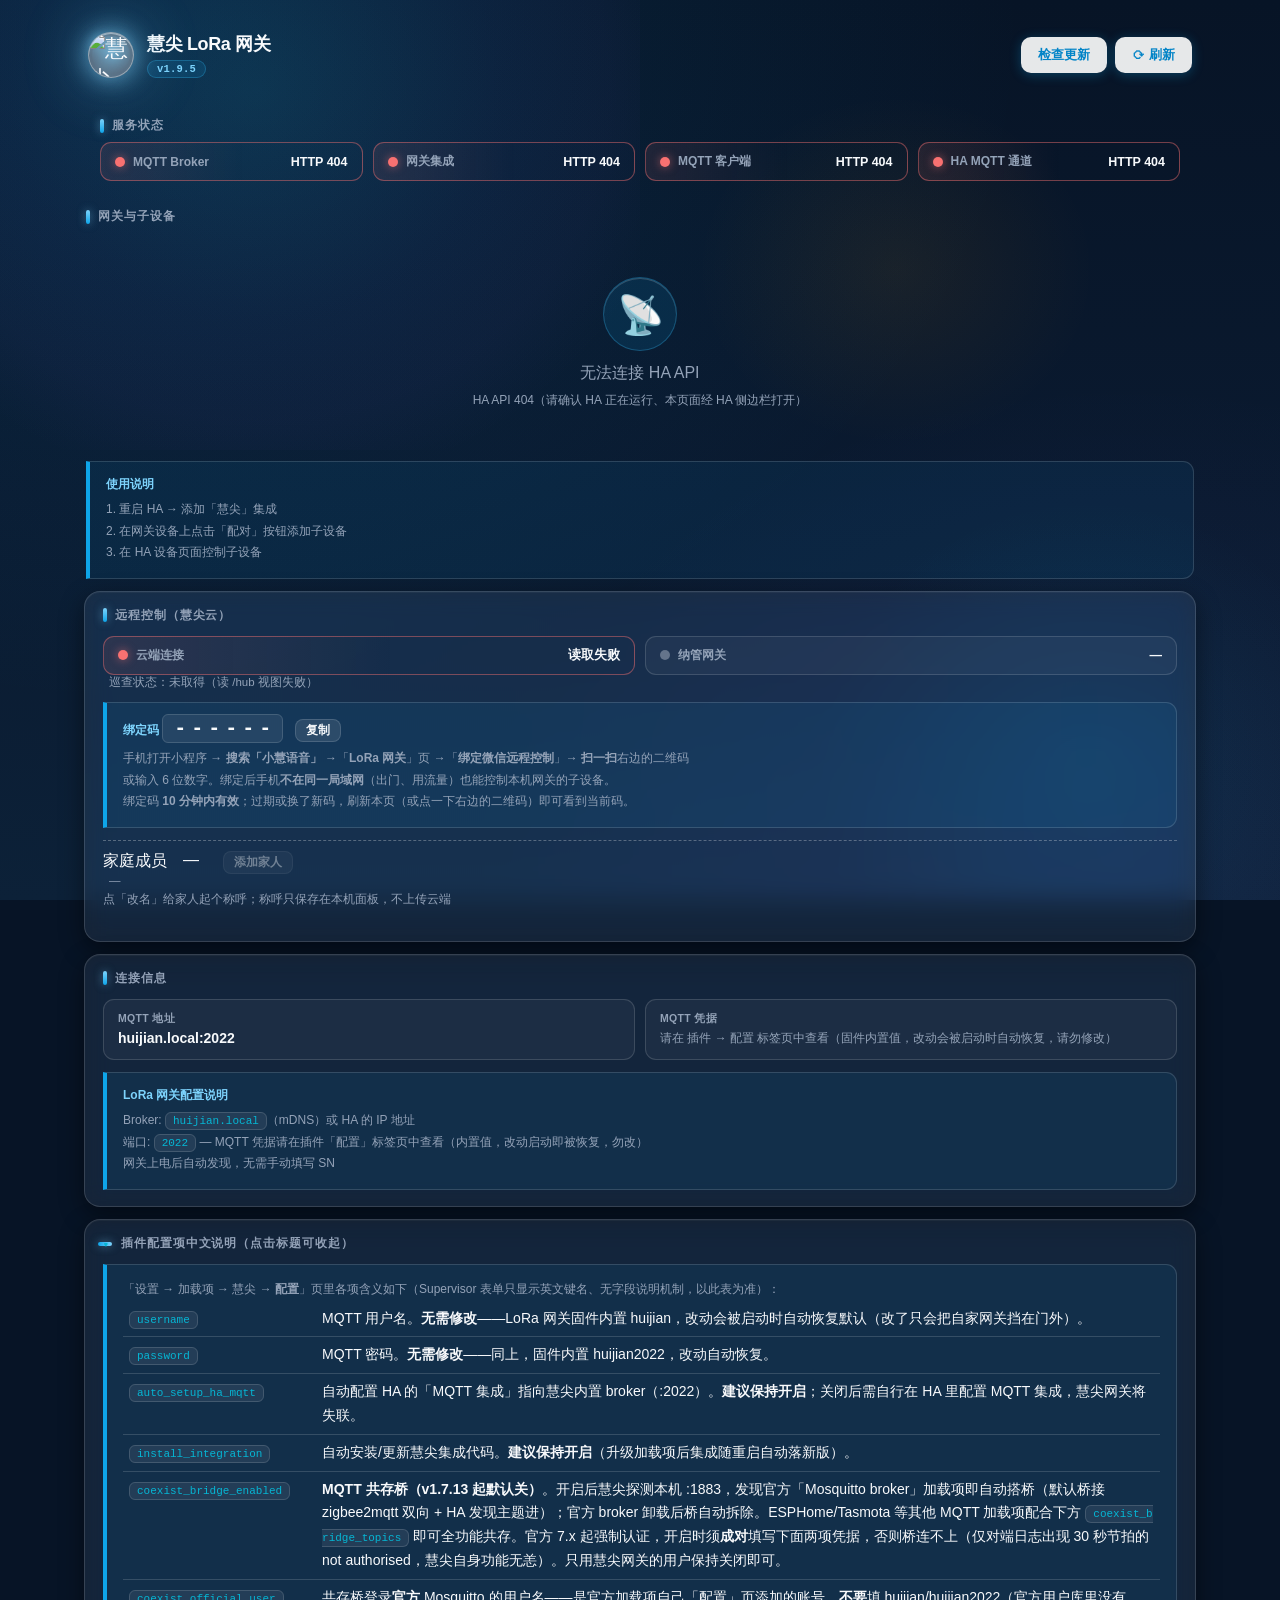
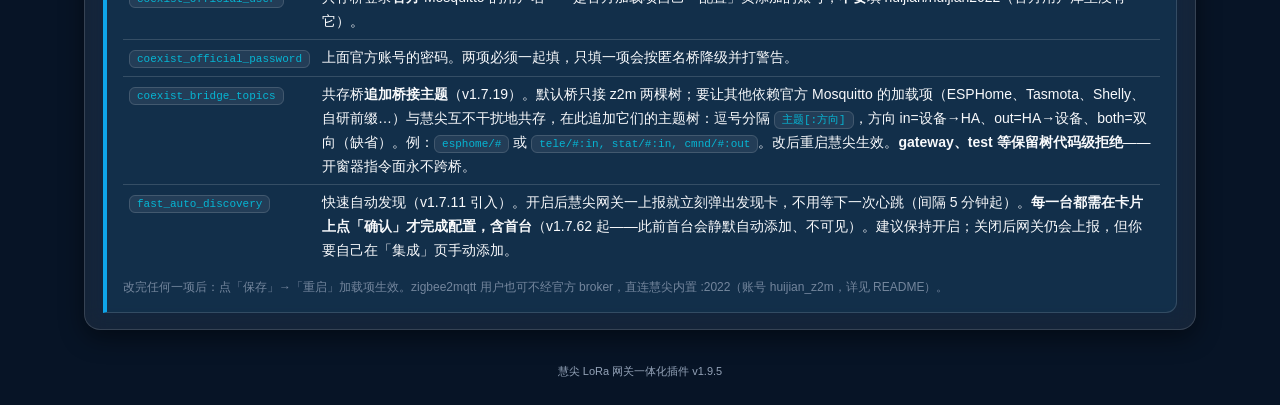
==== commit 647ddd4c: "网关 v1.9.5：局域网直连并发上限 4→8，与云端成员上限对齐——5 口之家第 5 个人不再被 503 拒 现网取证（192.168.1.4，跑 1.9.4）：08:06–08:08 连续 7 条" ====
--- a/huijian_mqtt_broker/www/index.html
+++ b/huijian_mqtt_broker/www/index.html
@@ -6,7 +6,7 @@
     <meta name="theme-color" content="#071426">
     <link rel="icon" href="data:image/svg+xml,%3Csvg xmlns='http://www.w3.org/2000/svg' viewBox='0 0 100 100'%3E%3Ctext y='0.9em' font-size='90'%3E%F0%9F%93%A1%3C/text%3E%3C/svg%3E">
     <title>慧尖 LoRa 网关</title>
-    <link rel="stylesheet" href="css/huijian.css?v=1.9.4">
+    <link rel="stylesheet" href="css/huijian.css?v=1.9.5">
 </head>
 <body>
     <!-- v1.6.27「星辰大海」背景层（对齐小程序 UI 标准 0d2200c5）：
@@ -25,7 +25,7 @@
     <div class="page">
     <div class="header">
         <div class="brand">
-            <span class="brand-logo"><img src="img/logo.png?v=1.9.4" alt="慧尖 logo"></span>
+            <span class="brand-logo"><img src="img/logo.png?v=1.9.5" alt="慧尖 logo"></span>
             <div class="brand-text">
                 <h1>慧尖 LoRa 网关</h1>
                 <span class="ver" id="addonVersion"></span>
@@ -208,9 +208,9 @@
     <!-- v1.6.25 Web UI 三文件化：css/js 外置（相对路径，兼容 HA ingress 前缀）。
          CURRENT_VERSION 按测试锚留在本文件；huijian.js 复用此全局 let 绑定。
          v1.6.27 新增 starsky.js：纯装饰星野生成器（固定种子，零依赖零网络）。 -->
-    <script>let CURRENT_VERSION = '1.9.4';</script>
-    <script src="js/starsky.js?v=1.9.4"></script>
-    <script src="js/qr.js?v=1.9.4"></script>
-    <script src="js/huijian.js?v=1.9.4"></script>
+    <script>let CURRENT_VERSION = '1.9.5';</script>
+    <script src="js/starsky.js?v=1.9.5"></script>
+    <script src="js/qr.js?v=1.9.5"></script>
+    <script src="js/huijian.js?v=1.9.5"></script>
 </body>
 </html>
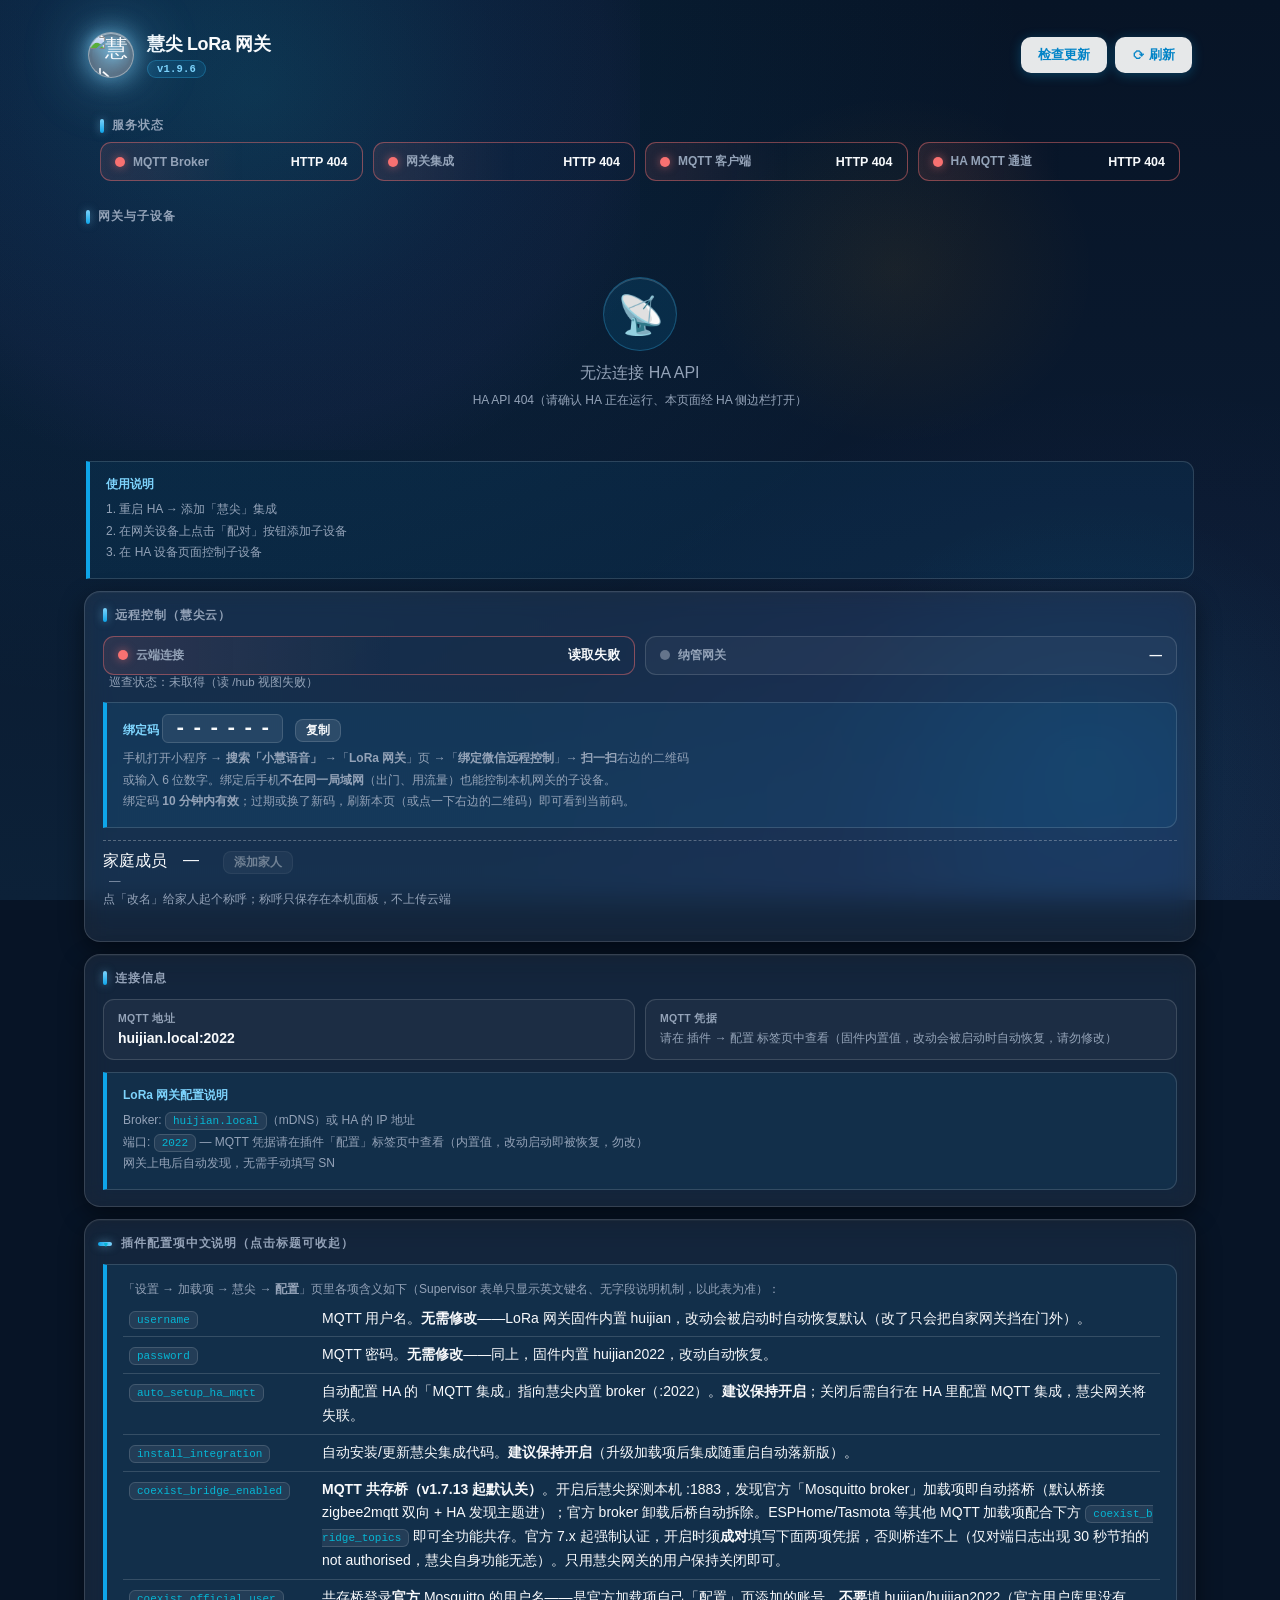
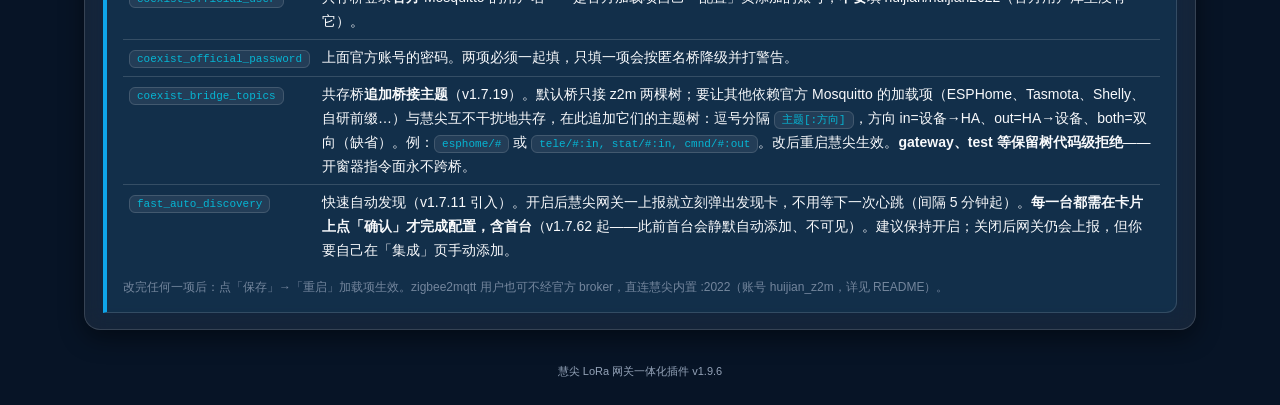
==== commit 5086ab28: "网关 v1.9.6：5002 平开窗纳入百分比控制——HomeKit 从三态覆盖物升为窗子滑块（用户定案） 5002 自 v1.7.21 起按用户当时提供的权威矩阵判为"暂无百分比硬件"，走 Wind" ====
--- a/huijian_mqtt_broker/www/index.html
+++ b/huijian_mqtt_broker/www/index.html
@@ -6,7 +6,7 @@
     <meta name="theme-color" content="#071426">
     <link rel="icon" href="data:image/svg+xml,%3Csvg xmlns='http://www.w3.org/2000/svg' viewBox='0 0 100 100'%3E%3Ctext y='0.9em' font-size='90'%3E%F0%9F%93%A1%3C/text%3E%3C/svg%3E">
     <title>慧尖 LoRa 网关</title>
-    <link rel="stylesheet" href="css/huijian.css?v=1.9.5">
+    <link rel="stylesheet" href="css/huijian.css?v=1.9.6">
 </head>
 <body>
     <!-- v1.6.27「星辰大海」背景层（对齐小程序 UI 标准 0d2200c5）：
@@ -25,7 +25,7 @@
     <div class="page">
     <div class="header">
         <div class="brand">
-            <span class="brand-logo"><img src="img/logo.png?v=1.9.5" alt="慧尖 logo"></span>
+            <span class="brand-logo"><img src="img/logo.png?v=1.9.6" alt="慧尖 logo"></span>
             <div class="brand-text">
                 <h1>慧尖 LoRa 网关</h1>
                 <span class="ver" id="addonVersion"></span>
@@ -208,9 +208,9 @@
     <!-- v1.6.25 Web UI 三文件化：css/js 外置（相对路径，兼容 HA ingress 前缀）。
          CURRENT_VERSION 按测试锚留在本文件；huijian.js 复用此全局 let 绑定。
          v1.6.27 新增 starsky.js：纯装饰星野生成器（固定种子，零依赖零网络）。 -->
-    <script>let CURRENT_VERSION = '1.9.5';</script>
-    <script src="js/starsky.js?v=1.9.5"></script>
-    <script src="js/qr.js?v=1.9.5"></script>
-    <script src="js/huijian.js?v=1.9.5"></script>
+    <script>let CURRENT_VERSION = '1.9.6';</script>
+    <script src="js/starsky.js?v=1.9.6"></script>
+    <script src="js/qr.js?v=1.9.6"></script>
+    <script src="js/huijian.js?v=1.9.6"></script>
 </body>
 </html>
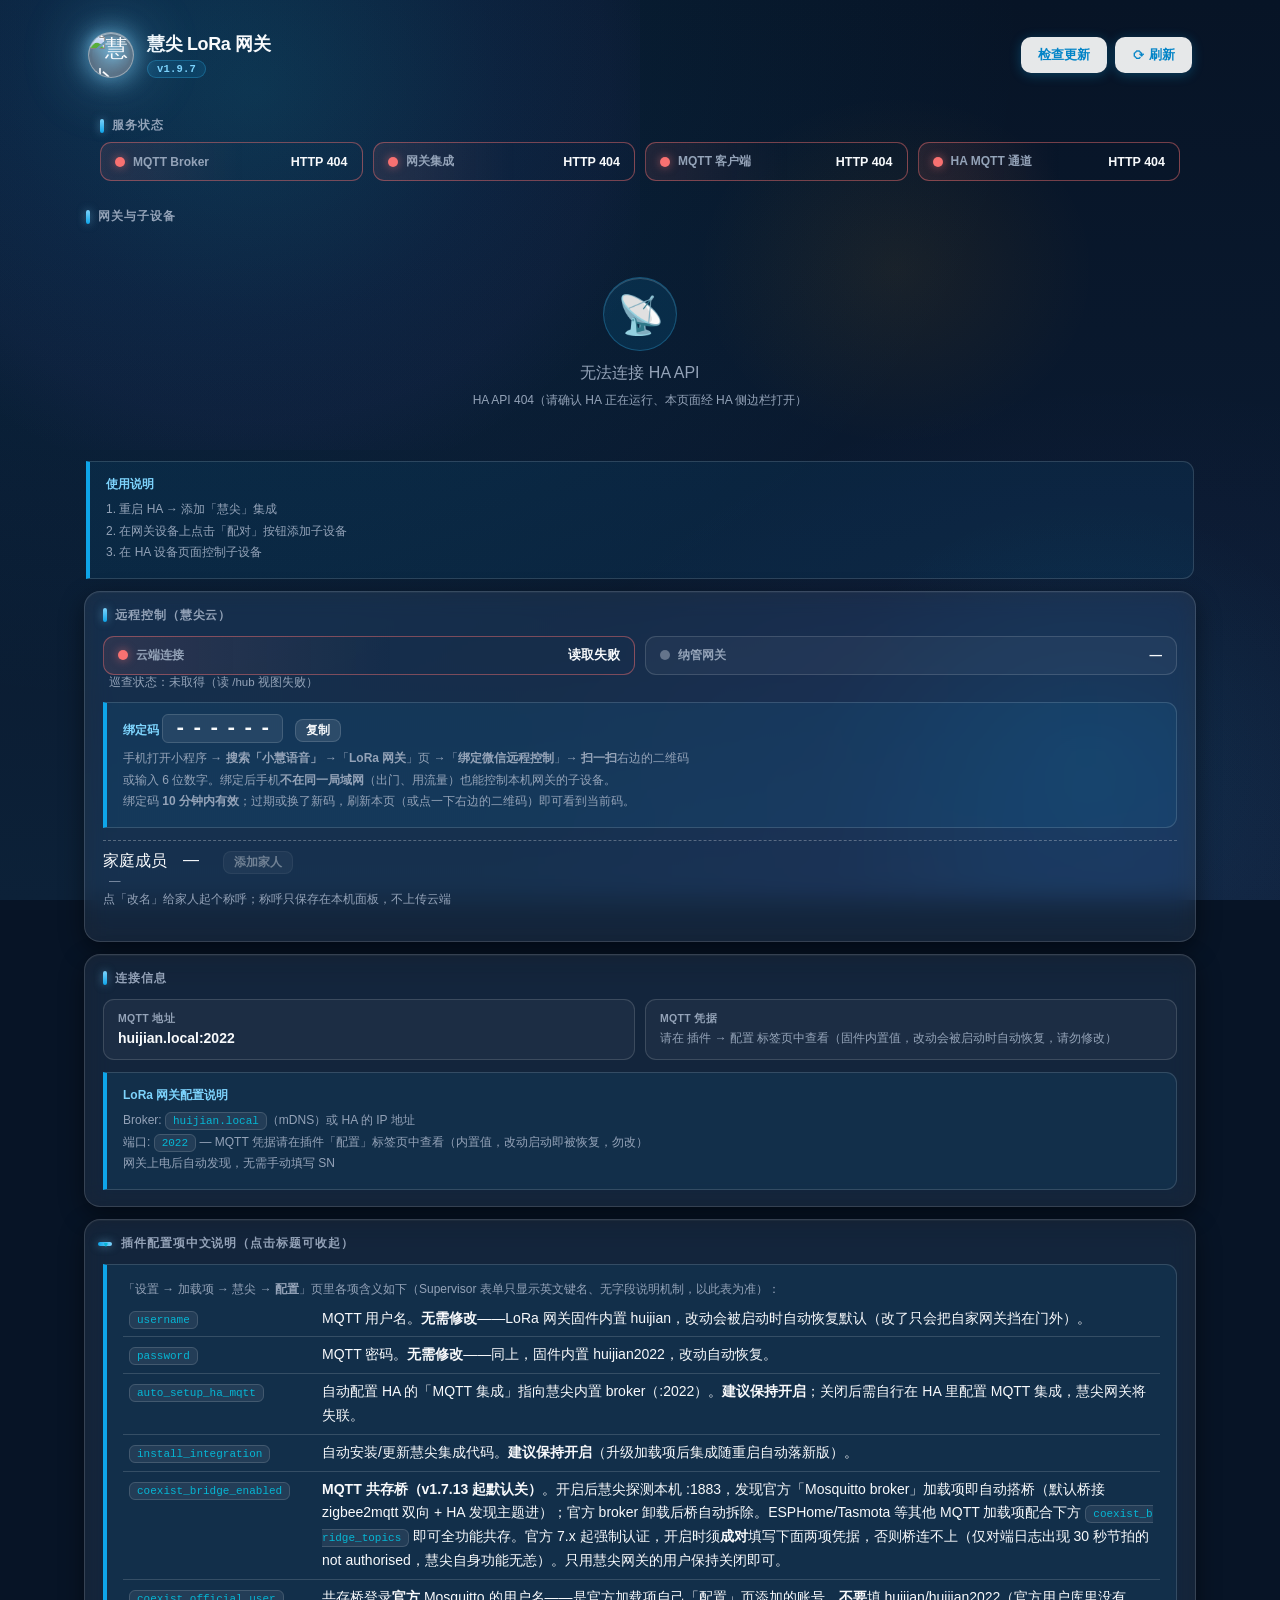
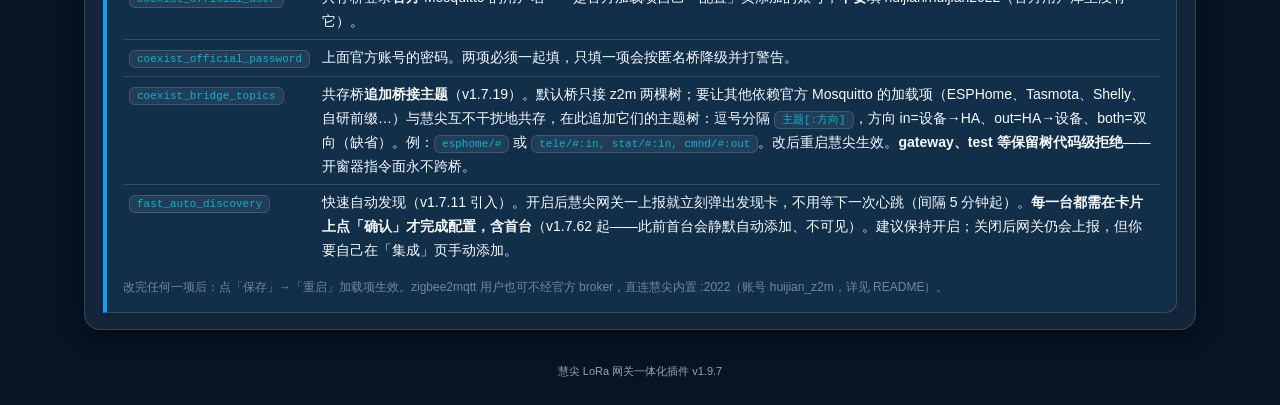
==== commit 74ccd7ed: "网关 v1.9.7：小程序子设备名称跟 HA 同步——只下发"用户在 HA 里手动改过的名"，三条通道同源（配套小程序 v1.4.37） 用户 2026-11-13 定案：「小程序 开窗器子设备的名称" ====
--- a/huijian_mqtt_broker/www/index.html
+++ b/huijian_mqtt_broker/www/index.html
@@ -6,7 +6,7 @@
     <meta name="theme-color" content="#071426">
     <link rel="icon" href="data:image/svg+xml,%3Csvg xmlns='http://www.w3.org/2000/svg' viewBox='0 0 100 100'%3E%3Ctext y='0.9em' font-size='90'%3E%F0%9F%93%A1%3C/text%3E%3C/svg%3E">
     <title>慧尖 LoRa 网关</title>
-    <link rel="stylesheet" href="css/huijian.css?v=1.9.6">
+    <link rel="stylesheet" href="css/huijian.css?v=1.9.7">
 </head>
 <body>
     <!-- v1.6.27「星辰大海」背景层（对齐小程序 UI 标准 0d2200c5）：
@@ -25,7 +25,7 @@
     <div class="page">
     <div class="header">
         <div class="brand">
-            <span class="brand-logo"><img src="img/logo.png?v=1.9.6" alt="慧尖 logo"></span>
+            <span class="brand-logo"><img src="img/logo.png?v=1.9.7" alt="慧尖 logo"></span>
             <div class="brand-text">
                 <h1>慧尖 LoRa 网关</h1>
                 <span class="ver" id="addonVersion"></span>
@@ -208,9 +208,9 @@
     <!-- v1.6.25 Web UI 三文件化：css/js 外置（相对路径，兼容 HA ingress 前缀）。
          CURRENT_VERSION 按测试锚留在本文件；huijian.js 复用此全局 let 绑定。
          v1.6.27 新增 starsky.js：纯装饰星野生成器（固定种子，零依赖零网络）。 -->
-    <script>let CURRENT_VERSION = '1.9.6';</script>
-    <script src="js/starsky.js?v=1.9.6"></script>
-    <script src="js/qr.js?v=1.9.6"></script>
-    <script src="js/huijian.js?v=1.9.6"></script>
+    <script>let CURRENT_VERSION = '1.9.7';</script>
+    <script src="js/starsky.js?v=1.9.7"></script>
+    <script src="js/qr.js?v=1.9.7"></script>
+    <script src="js/huijian.js?v=1.9.7"></script>
 </body>
 </html>
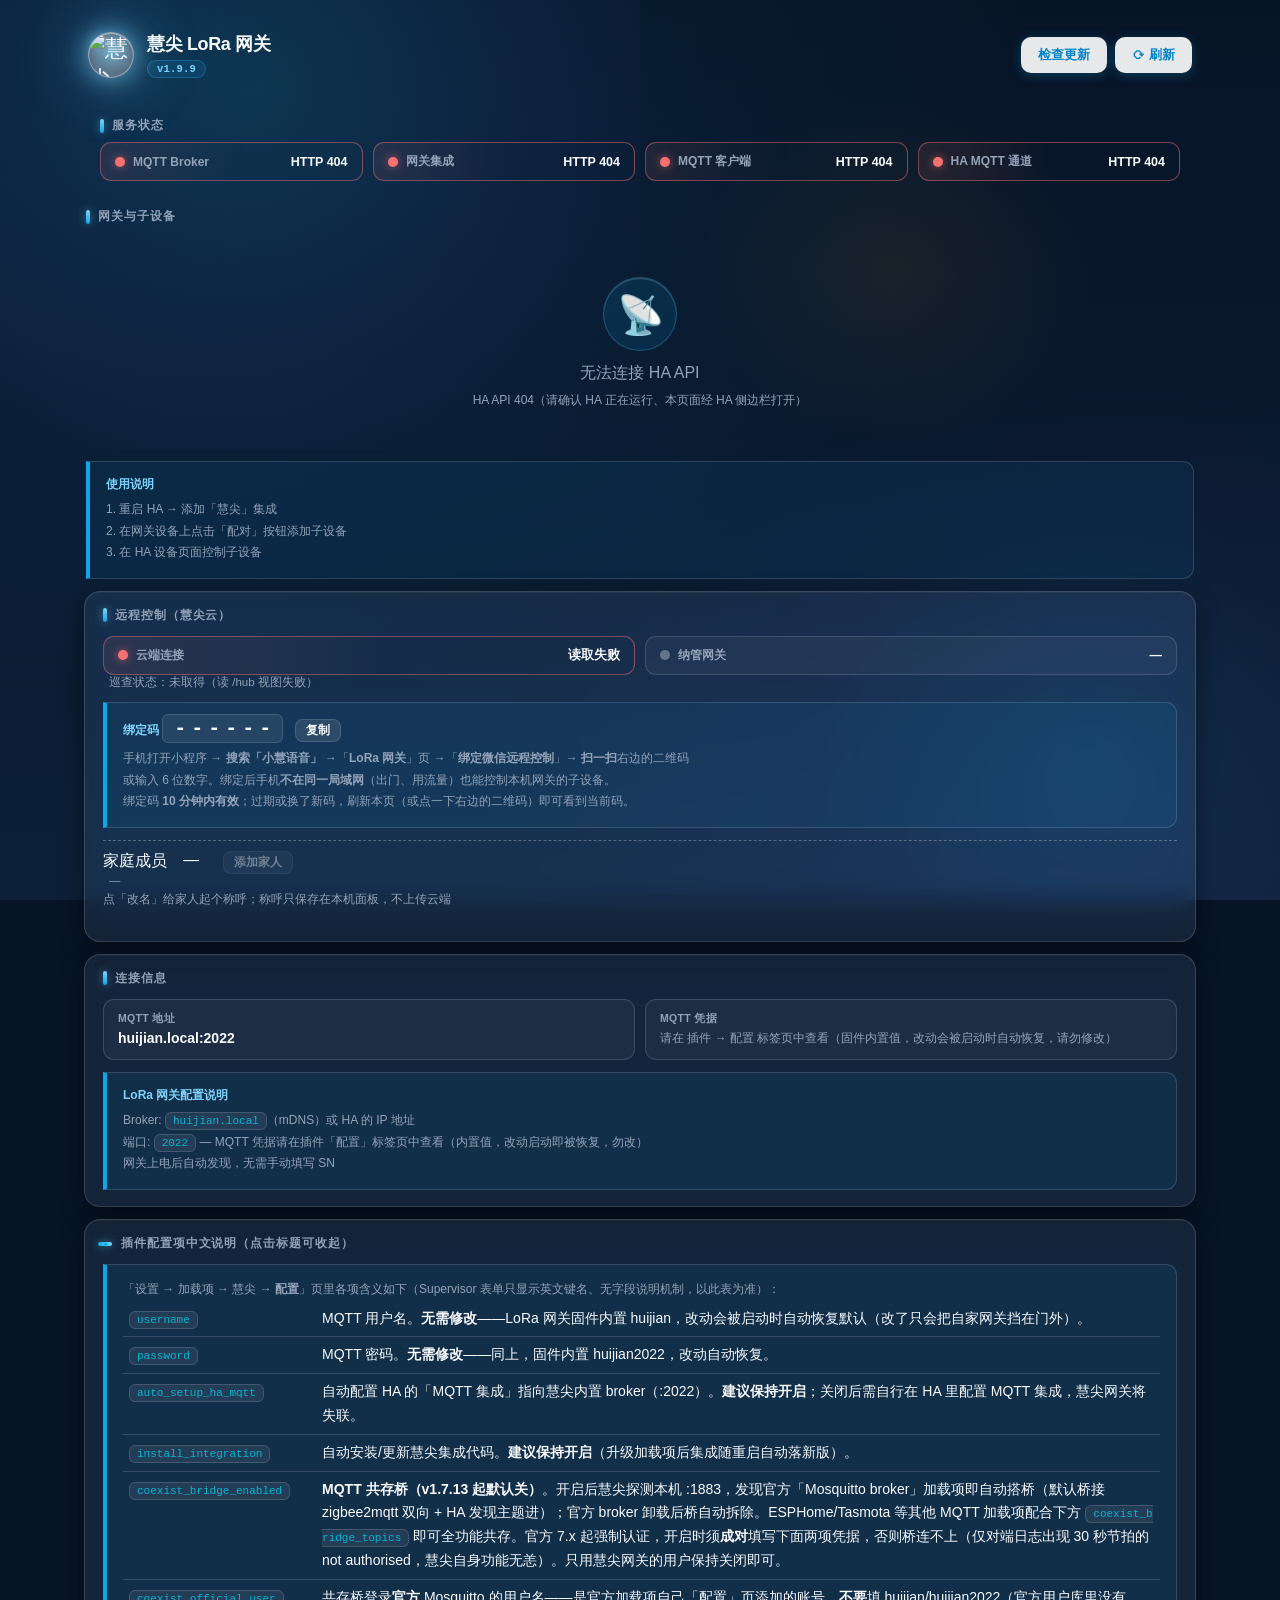
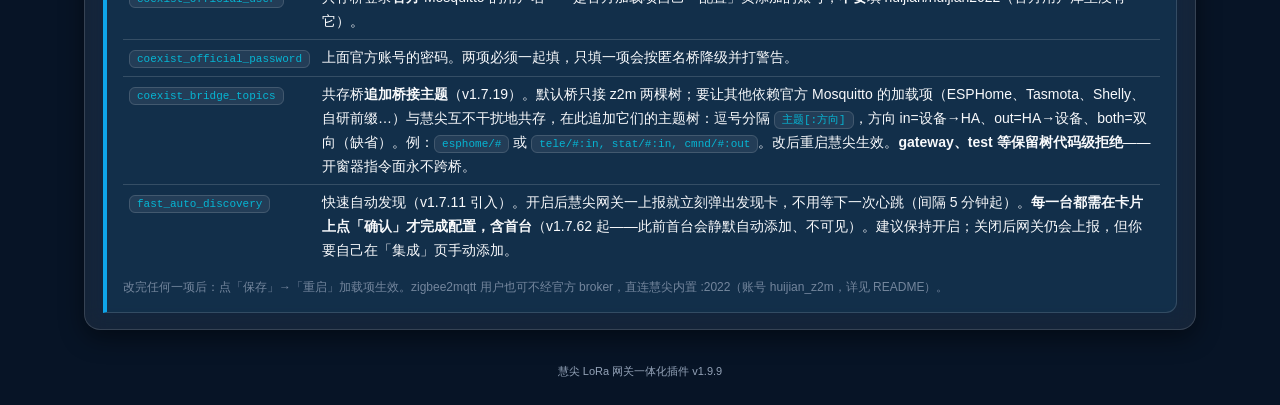
==== commit bb49ffba: "v1.9.9: 卡片降噪 + 设备设置抽屉 + 状态色 + 模式选中态 卡片只留高频动作（开/关/停/内倒）与只读参数摘要行，速度/力度/模式/改名/ 移除全部搬进设置抽屉，双击设备名是加速入口。修的" ====
--- a/huijian_mqtt_broker/www/index.html
+++ b/huijian_mqtt_broker/www/index.html
@@ -6,7 +6,7 @@
     <meta name="theme-color" content="#071426">
     <link rel="icon" href="data:image/svg+xml,%3Csvg xmlns='http://www.w3.org/2000/svg' viewBox='0 0 100 100'%3E%3Ctext y='0.9em' font-size='90'%3E%F0%9F%93%A1%3C/text%3E%3C/svg%3E">
     <title>慧尖 LoRa 网关</title>
-    <link rel="stylesheet" href="css/huijian.css?v=1.9.7">
+    <link rel="stylesheet" href="css/huijian.css?v=1.9.9">
 </head>
 <body>
     <!-- v1.6.27「星辰大海」背景层（对齐小程序 UI 标准 0d2200c5）：
@@ -25,7 +25,7 @@
     <div class="page">
     <div class="header">
         <div class="brand">
-            <span class="brand-logo"><img src="img/logo.png?v=1.9.7" alt="慧尖 logo"></span>
+            <span class="brand-logo"><img src="img/logo.png?v=1.9.9" alt="慧尖 logo"></span>
             <div class="brand-text">
                 <h1>慧尖 LoRa 网关</h1>
                 <span class="ver" id="addonVersion"></span>
@@ -208,9 +208,9 @@
     <!-- v1.6.25 Web UI 三文件化：css/js 外置（相对路径，兼容 HA ingress 前缀）。
          CURRENT_VERSION 按测试锚留在本文件；huijian.js 复用此全局 let 绑定。
          v1.6.27 新增 starsky.js：纯装饰星野生成器（固定种子，零依赖零网络）。 -->
-    <script>let CURRENT_VERSION = '1.9.7';</script>
-    <script src="js/starsky.js?v=1.9.7"></script>
-    <script src="js/qr.js?v=1.9.7"></script>
-    <script src="js/huijian.js?v=1.9.7"></script>
+    <script>let CURRENT_VERSION = '1.9.9';</script>
+    <script src="js/starsky.js?v=1.9.9"></script>
+    <script src="js/qr.js?v=1.9.9"></script>
+    <script src="js/huijian.js?v=1.9.9"></script>
 </body>
 </html>
--- a/huijian_mqtt_broker/www/css/huijian.css
+++ b/huijian_mqtt_broker/www/css/huijian.css
@@ -456,6 +456,9 @@
     border: 1px solid var(--card-border); animation: fadeUp .35s ease both;
     backdrop-filter: var(--glass-blur); -webkit-backdrop-filter: var(--glass-blur);
     min-height: 262px; /* 5005 满控件实测高——所有子设备统一（用户改令 v1.6.29） */
+    /* v1.9.9：状态色左边条（::before）的定位基准 + 裁掉条子溢出圆角。
+       均为新增，未改动上方任何用户令原值。 */
+    position: relative; overflow: hidden;
 }
 .device-item:hover { border-color: rgba(56, 189, 248, .5); box-shadow: var(--shadow-md); transform: translateY(-1px); }
 .device-top { display: flex; align-items: flex-start; justify-content: space-between; gap: 8px; }
@@ -842,3 +845,189 @@
 }
 .hub-member-note { font-size: 11.5px; color: var(--text-secondary); margin-top: 4px; }
 #hubMemberQr { margin-top: 10px; cursor: default; }
+
+/* ===== v1.9.9 设备设置抽屉 + 卡片参数摘要（用户令） =====
+   用户原话：「速度、力度和模式选择在手机上经常容易误操作，是否可以在"改名"按钮
+   左侧新增一个"设置"按钮…弹出框中来设置…这样以后不容易误操作。」
+   分层口径与米家/华为 AI Life/Apple Home 一致：卡片＝高频主控＋状态，
+   二级抽屉＝低频参数与破坏性动作。 */
+
+/* ── 卡片上的只读参数摘要行（点整行进设置） ──
+   为什么留这一行而不是彻底不显示：三家大厂卡片都保"当前档位"的只读回显——
+   用户要能一眼看到，但不能在滑动页面时把它改掉。
+   margin-top:auto 把它压到卡片底部：v1.6.29 用户令的 min-height 262px 是
+   5005 满控件实测高，控件搬进抽屉后卡片会空出一截，让它吃掉这段空白，
+   而不是把四颗控制键与滑块顶在上半张卡里、下半张空着。 */
+.device-hint {
+    margin-top: auto; display: flex; align-items: center; gap: 6px;
+    width: 100%; padding: 8px 10px; border-radius: 9px; cursor: pointer;
+    background: rgba(255, 255, 255, .03);
+    border: 1px dashed rgba(255, 255, 255, .16);
+    color: var(--text-secondary); font-size: 11px; font-family: inherit;
+    text-align: left; transition: background .15s, border-color .15s;
+}
+.device-hint:hover {
+    background: rgba(255, 255, 255, .07);
+    border-color: rgba(56, 189, 248, .45);
+}
+.device-hint:focus-visible { outline: 2px solid var(--primary-light); outline-offset: 2px; }
+.device-hint-kv b { color: var(--text-primary); font-weight: 700; font-variant-numeric: tabular-nums; }
+.device-hint-sep { opacity: .4; }
+/* 行尾的 ›：把"可点"这件事说清楚（纯文字行在玻璃卡上不像控件） */
+.device-hint-go { margin-left: auto; color: var(--primary-light); font-size: 15px; line-height: 1; }
+
+/* ── 抽屉根节点 ──
+   必须是 body 级单例：`.device-item:hover` 带 transform，会给子元素造新的
+   position:fixed 包含块——抽屉塞在卡片里就会被锁进那一小块并跑到视口外。
+   z-index 9000 < .toast 的 9999：命令回执要压在抽屉之上才看得见。 */
+.sheet-root { display: none; position: fixed; inset: 0; z-index: 9000; }
+.sheet-root.is-open { display: block; }
+body.sheet-locked { overflow: hidden; }
+.sheet-mask {
+    position: absolute; inset: 0;
+    background: rgba(3, 10, 20, .62);
+    -webkit-backdrop-filter: blur(2px); backdrop-filter: blur(2px);
+    animation: sheetFade .18s ease both;
+}
+@keyframes sheetFade { from { opacity: 0; } to { opacity: 1; } }
+/* 桌面＝居中对话框（鼠标准星距离短，不必从底部飞入） */
+.sheet-panel {
+    position: absolute; left: 50%; top: 50%; transform: translate(-50%, -50%);
+    width: min(430px, calc(100vw - 32px)); max-height: 86vh; overflow-y: auto;
+    overscroll-behavior: contain;
+    padding: 16px 16px 14px; border-radius: 16px;
+    background: linear-gradient(180deg, #0b1e36 0%, #081627 100%);
+    border: 1px solid rgba(56, 189, 248, .28);
+    box-shadow: 0 18px 48px rgba(0, 0, 0, .55), 0 0 0 1px rgba(0, 0, 0, .3);
+    animation: sheetFade .18s ease both;
+}
+.sheet-head {
+    display: flex; align-items: flex-start; gap: 10px;
+    padding-bottom: 10px; margin-bottom: 12px;
+    border-bottom: 1px solid rgba(56, 189, 248, .18);
+}
+.sheet-head-main { flex: 1; min-width: 0; }
+.sheet-title {
+    font-size: 15px; font-weight: 700; color: var(--text-primary);
+    overflow: hidden; text-overflow: ellipsis; white-space: nowrap;
+}
+.sheet-sub { font-size: 10.5px; color: var(--text-secondary); font-family: "SF Mono", Consolas, monospace; margin-top: 2px; }
+.sheet-close {
+    flex: 0 0 auto; width: 30px; height: 30px; border-radius: 9px; cursor: pointer;
+    background: rgba(255, 255, 255, .07); border: 1px solid var(--card-border);
+    color: var(--text-secondary); font-size: 14px; line-height: 1;
+    display: flex; align-items: center; justify-content: center;
+    transition: background .15s, color .15s;
+}
+.sheet-close:hover { background: rgba(255, 255, 255, .14); color: var(--text-primary); }
+.sheet-close:focus-visible { outline: 2px solid var(--primary-light); outline-offset: 2px; }
+.sheet-sec {
+    margin-top: 14px; padding-top: 12px;
+    border-top: 1px dashed rgba(255, 255, 255, .12);
+}
+/* 第一段紧跟标题栏，不重复画分隔线 */
+.sheet-head + .sheet-sec { margin-top: 0; padding-top: 0; border-top: none; }
+.sheet-sec-title {
+    font-size: 11px; font-weight: 700; letter-spacing: .06em;
+    color: var(--primary-light); margin-bottom: 9px;
+}
+.sheet-sec-title::before {
+    content: ''; display: inline-block; width: 3px; height: 11px;
+    background: var(--accent); border-radius: 2px;
+    margin-right: 6px; vertical-align: -1px;
+}
+.sheet-tip { font-size: 11px; color: var(--text-secondary); opacity: .8; margin-top: 7px; line-height: 1.5; }
+.sheet-actions { display: flex; gap: 8px; }
+.sheet-actions .btn { flex: 1; justify-content: center; }
+
+/* 手机＝底部抽屉（拇指从下往上够，二段式面板比居中弹窗好关） */
+@media (max-width: 640px) {
+    .sheet-panel {
+        left: 0; right: 0; top: auto; bottom: 0; transform: none;
+        width: auto; max-height: 92vh;
+        border-radius: 18px 18px 0 0;
+        padding: 16px 16px calc(14px + env(safe-area-inset-bottom, 0px));
+        animation: sheetUp .22s ease both;
+    }
+    @keyframes sheetUp { from { opacity: .4; transform: translateY(14px); } to { opacity: 1; transform: none; } }
+    .sheet-sec { margin-top: 12px; padding-top: 10px; }
+}
+
+/* ===== v1.9.9 开窗模式：选中态（用户定案「默认内倒高亮，按过谁就高亮谁」） =====
+   依据（米家/华为 AI Life/苹果 Home 一致）：二选一的分段控件必须能看出"当前是
+   哪个"。这里只做**视觉选中态**，语义靠 aria-pressed 一并交给读屏。
+   注意：这不是凭空造的假状态——JS 侧取值顺序是「实体真值 → 本机最后下发 →
+   默认内倒」，且文案会标明是"已记录"还是"默认"，用户不会被默认值误导。
+   配色只动描边/底/字三处，不引入新色相（星辰大海方案A 口径）。 */
+.control-row .btn-mode-a.is-active,
+.control-row .btn-mode-b.is-active {
+    background: rgba(56, 189, 248, .16);
+    border-color: var(--primary-light);
+    color: var(--primary-light);
+    box-shadow: inset 0 0 0 1px rgba(56, 189, 248, .35);
+}
+.control-row .btn-mode-a.is-active::after,
+.control-row .btn-mode-b.is-active::after {
+    content: '✓';
+    margin-left: 5px;
+    font-size: 11px;
+    opacity: .9;
+}
+/* 未选中的那颗保持 ghost 静默——两颗都亮会让"当前是哪个"重新变成谜题 */
+.control-row .btn-mode-a:not(.is-active),
+.control-row .btn-mode-b:not(.is-active) {
+    opacity: .72;
+}
+
+/* ===== v1.9.9 卡片状态色（用户令「再次优化开窗器子设备的 UI 设计」） =====
+   依据：米家 / 华为 AI Life / Apple Home 的子设备瓦片都用「状态色」当第一眼
+   信号——开=绿、关=灰、动作中=琥珀呼吸、离线=暗红。用户说的是"优化 UI"，
+   但真正的收益是**减少阅读**：手机上不必去读"状态: 正在打开 | 在线 |
+   电量: 85% | 位置: 65%"这一长串，颜色先给出答案，文字留在原地供确认。
+
+   实现只改"边饰 + 呼吸"，不动交互、不动布局：
+   ① 用 ::before 画 3px 左边条（不占文档流，min-height/max-width 的固定
+      用户令原值一字不改）；
+   ② data-devstate 由 loadDeviceState 写在本卡根节点上，判据与状态点同源，
+      不会出现"绿点配红边"；
+   ③ 只给 moving 一条呼吸动画，并主动在 reduce 块里静止——它是唯一会动的
+      状态色，不能靠全局 * 兜底（那条 .01ms 会让呼吸变成闪烁）。
+
+   为什么不用整卡换色：v1.6.29/v1.7.9 用户令的玻璃拟态底（--bg-card 单层
+   半透明）是面板的视觉统一前提，整卡着色会让一排卡片深浅不一、看起来像
+   不同的组件。边条给出同样的信息量，却保住了"这是同一类卡"。 */
+.device-item::before {
+    content: ''; position: absolute; left: 0; top: 0; bottom: 0; width: 3px;
+    background: transparent; transition: background .3s ease;
+}
+/* 未知态不着色：首屏"还没读到"和"真的离线"必须能分开，
+   把未知画成灰边会与"已关闭"撞脸（v1.8.5 G-4 同族纪律） */
+.device-item[data-devstate="open"]::before { background: var(--green); }
+.device-item[data-devstate="closed"]::before { background: rgba(148, 163, 184, .55); }
+.device-item[data-devstate="moving"]::before {
+    background: var(--yellow);
+    animation: stateBreathing 1.8s ease-in-out infinite;
+}
+.device-item[data-devstate="offline"]::before { background: rgba(248, 113, 113, .5); }
+@keyframes stateBreathing { 0%, 100% { opacity: 1; } 50% { opacity: .35; } }
+
+/* 状态行：把"状态:"这类赘述交给颜色，文字行保持原样但压低视觉权重，
+   让它退成第二层（第一层是设备名与按钮）。 */
+.device-status { font-variant-numeric: tabular-nums; }
+
+/* 控制键补一层"按下去有反馈"：手机上没有 hover，点击后 120ms 的位移是
+   用户唯一能确认"这一下点到了"的信号（三家大厂原生控件都有）。
+   只做 transform + 亮度，不改颜色——ghost 描边是 v1.6.30 用户令。 */
+.control-row .btn-sm:active { transform: scale(.96); filter: brightness(1.25); }
+.device-actions .btn-sm:active { transform: scale(.96); }
+.device-hint:active { transform: scale(.99); }
+
+/* 减弱动画：呼吸必须真的停住。全局 * 规则把 duration 压到 .01ms 并不等于
+   "不动"——1.8s 的 ease-in-out 被压成 .01ms 后仍在无限循环，观感是高频
+   闪烁，反而比原来更晃眼。故显式钉成静态色。 */
+@media (prefers-reduced-motion: reduce) {
+    .device-item[data-devstate="moving"]::before {
+        animation: none !important;
+        opacity: 1;
+    }
+}
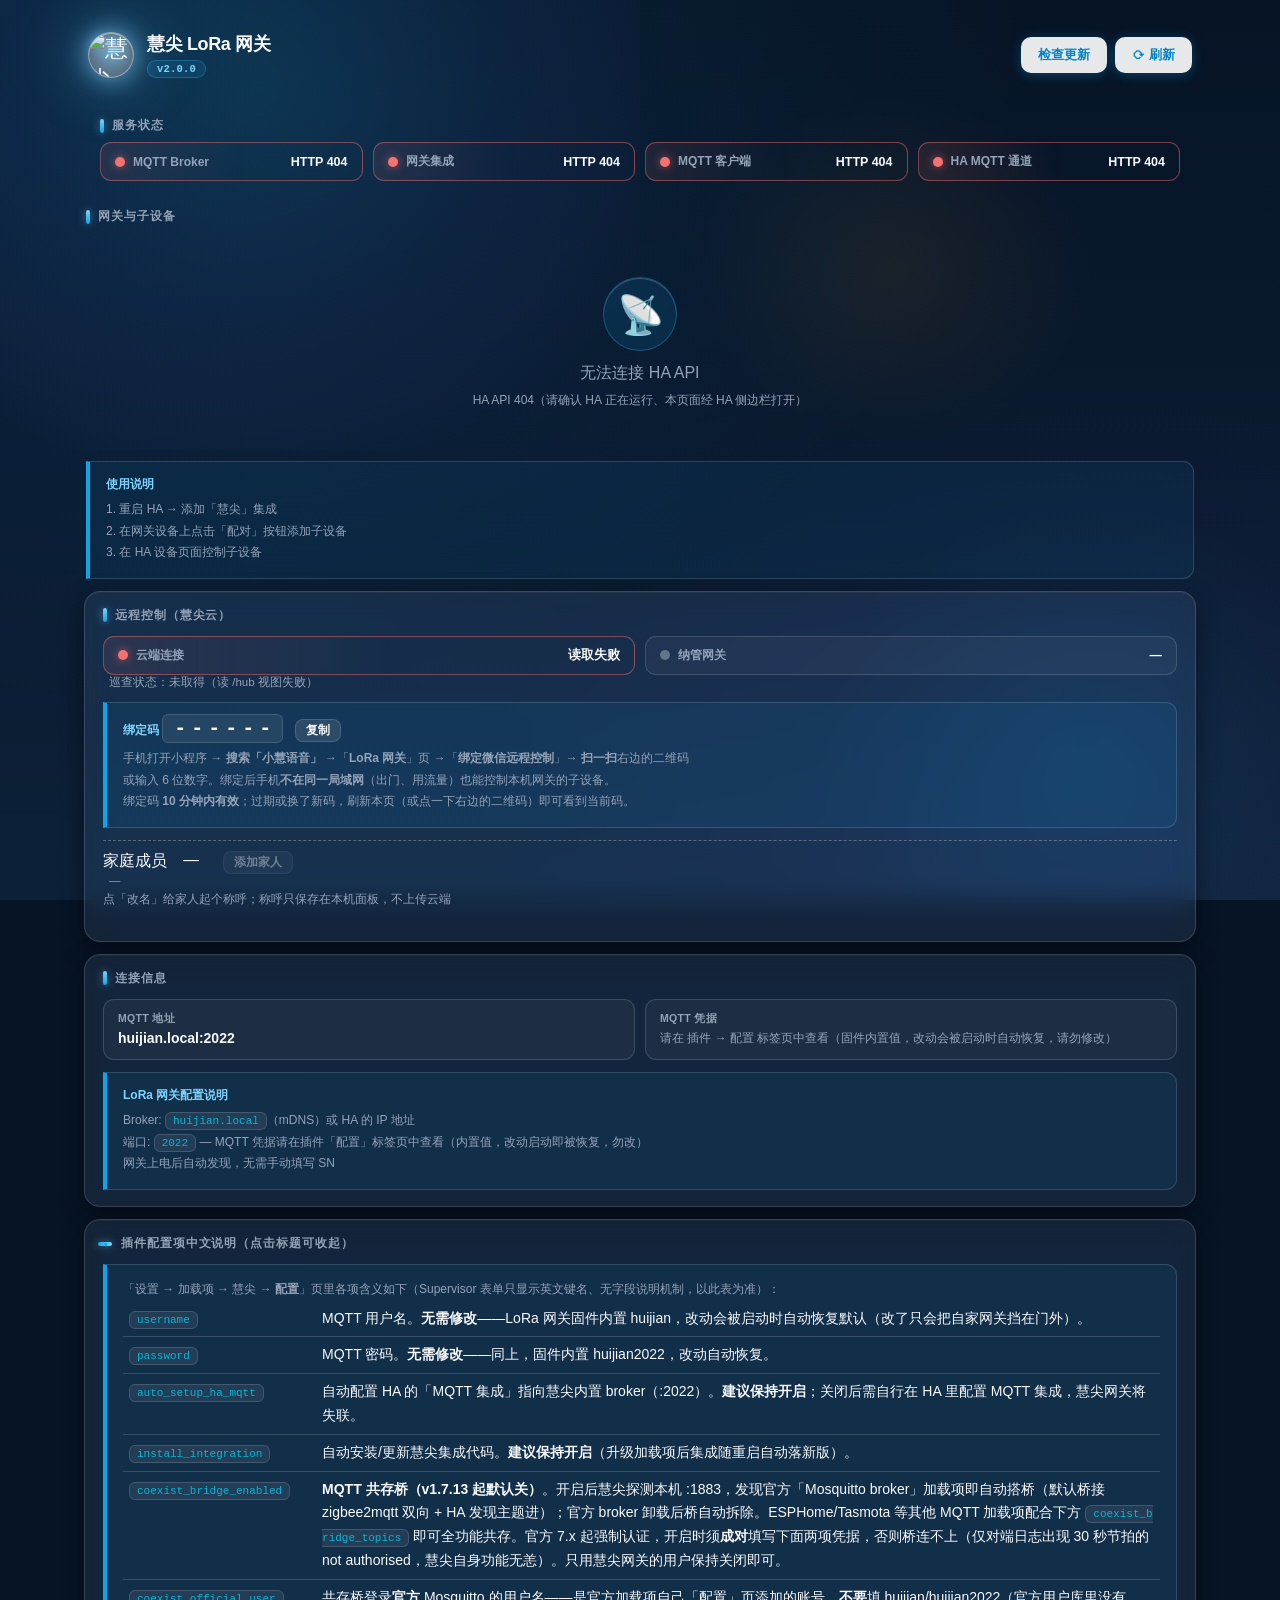
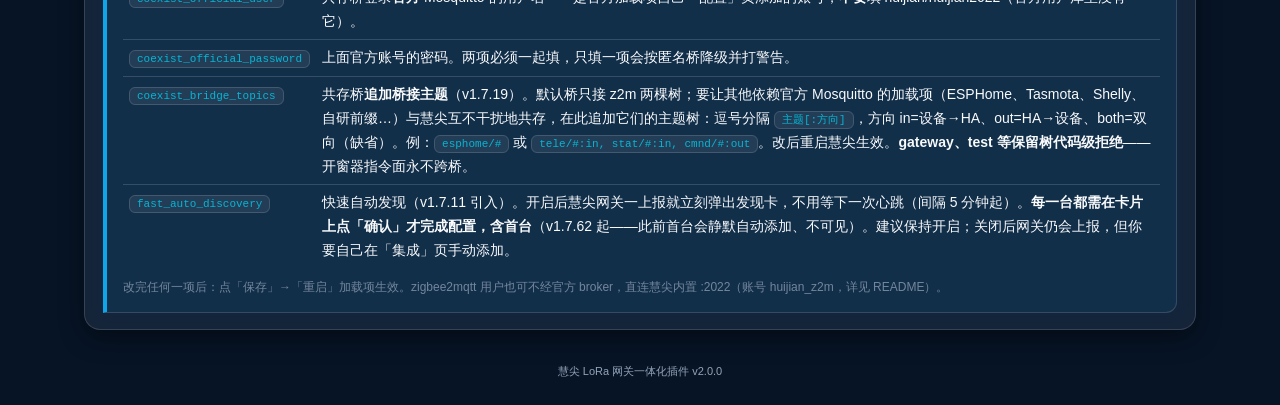
==== commit fa52108f: "v2.0.0: 卡片尺寸标尺统一——手机/Web 比例不协调（用户令） 问题不是某个数值写错，是每个尺寸各写各的绝对像素、没有共同基准： - min-height:262px(v1.6.29) 钉死卡" ====
--- a/huijian_mqtt_broker/www/index.html
+++ b/huijian_mqtt_broker/www/index.html
@@ -6,7 +6,7 @@
     <meta name="theme-color" content="#071426">
     <link rel="icon" href="data:image/svg+xml,%3Csvg xmlns='http://www.w3.org/2000/svg' viewBox='0 0 100 100'%3E%3Ctext y='0.9em' font-size='90'%3E%F0%9F%93%A1%3C/text%3E%3C/svg%3E">
     <title>慧尖 LoRa 网关</title>
-    <link rel="stylesheet" href="css/huijian.css?v=1.9.9">
+    <link rel="stylesheet" href="css/huijian.css?v=2.0.0">
 </head>
 <body>
     <!-- v1.6.27「星辰大海」背景层（对齐小程序 UI 标准 0d2200c5）：
@@ -25,7 +25,7 @@
     <div class="page">
     <div class="header">
         <div class="brand">
-            <span class="brand-logo"><img src="img/logo.png?v=1.9.9" alt="慧尖 logo"></span>
+            <span class="brand-logo"><img src="img/logo.png?v=2.0.0" alt="慧尖 logo"></span>
             <div class="brand-text">
                 <h1>慧尖 LoRa 网关</h1>
                 <span class="ver" id="addonVersion"></span>
@@ -208,9 +208,9 @@
     <!-- v1.6.25 Web UI 三文件化：css/js 外置（相对路径，兼容 HA ingress 前缀）。
          CURRENT_VERSION 按测试锚留在本文件；huijian.js 复用此全局 let 绑定。
          v1.6.27 新增 starsky.js：纯装饰星野生成器（固定种子，零依赖零网络）。 -->
-    <script>let CURRENT_VERSION = '1.9.9';</script>
-    <script src="js/starsky.js?v=1.9.9"></script>
-    <script src="js/qr.js?v=1.9.9"></script>
-    <script src="js/huijian.js?v=1.9.9"></script>
+    <script>let CURRENT_VERSION = '2.0.0';</script>
+    <script src="js/starsky.js?v=2.0.0"></script>
+    <script src="js/qr.js?v=2.0.0"></script>
+    <script src="js/huijian.js?v=2.0.0"></script>
 </body>
 </html>
--- a/huijian_mqtt_broker/www/css/huijian.css
+++ b/huijian_mqtt_broker/www/css/huijian.css
@@ -58,6 +58,29 @@
     --shadow-md: 0 1px 0 rgba(255, 255, 255, .05) inset, 0 12px 32px rgba(0, 0, 0, .55);
     --shadow-lg: 0 1px 0 rgba(255, 255, 255, .06) inset, 0 20px 48px rgba(0, 0, 0, .65);
     --glass-blur: saturate(140%) blur(12px);
+
+    /* ===== v2.0.0 统一尺寸标尺（用户令：手机/Web 比例不协调） =====
+       病灶是同一条：此前每个尺寸各写各的绝对像素——卡片被 min-height
+       钉死在 262px（桌面实测内容只占 192px，底部 70px 死白）、滑块轨道
+       6px 却配 36px 的按钮、桌面命中区只有 6px 而触屏另有 30px 一套。
+       没有共同基准，改一处必然和别处打架，比例永远调不齐。
+       下面这组变量是**唯一基准**：所有控件尺寸从它派生，媒体查询只覆盖
+       这几个变量（不再散落覆盖具体宽高），两端就自动成比例。 */
+
+    /* 控件高度阶梯：同一张卡片里的三档，级差 1:1.16:1.29，视觉上成谱 */
+    --ctl-xs: 26px;   /* 状态条（只读） */
+    --ctl-sm: 30px;   /* 设置 / 改名（次级） */
+    --ctl-md: 36px;   /* 开 / 关 / 停 / 内倒（主控） */
+
+    /* 滑块三件套：厚 8 + 命中 32 = 4:1，拇指 22 略大于轨道宽，
+       压缩后仍看得出"可拖"，且命中区 ≥ 32px（Apple HIG 44 的桌面等价） */
+    --slider-track: 8px;
+    --slider-thumb: 22px;
+    --slider-hit: 32px;
+
+    /* 卡片内边距与间隙：与上面台阶对齐（8px 基数） */
+    --pad-card: 12px 14px;
+    --gap-card: 9px;
 }
 * { margin: 0; padding: 0; box-sizing: border-box; }
 html { scroll-behavior: smooth; }
@@ -451,11 +474,19 @@
 @keyframes fadeUp { from { opacity: 0; transform: translateY(8px) scale(.99); } to { opacity: 1; transform: none; } }
 .device-item {
     display: flex; flex-direction: column;
-    padding: 13px 15px; border-radius: var(--radius-sm); background: var(--bg-card);
-    gap: 10px; transition: box-shadow .18s, border-color .18s, transform .18s;
+    padding: var(--pad-card); border-radius: var(--radius-sm);
+    background: var(--bg-card);
+    gap: var(--gap-card); transition: box-shadow .18s, border-color .18s, transform .18s;
     border: 1px solid var(--card-border); animation: fadeUp .35s ease both;
     backdrop-filter: var(--glass-blur); -webkit-backdrop-filter: var(--glass-blur);
-    min-height: 262px; /* 5005 满控件实测高——所有子设备统一（用户改令 v1.6.29） */
+    /* v2.0.0（用户令：卡片比例不协调）——v1.6.29 的 min-height:262px 作废。
+       那条令的原意是"无 5005 的行也要和 5005 行齐高"，靠固定高度实现；
+       实测代价是**每个格子底部 70~75px 纯死白**（内容仅 192px，占卡片
+       27%），手机端与 Web 端都出现，正是用户说的"比例不协调"。
+       改用 grid 的默认 stretch：行内各卡自动等高（原意保留），但高度由
+       该行内容最高的那张决定（不再凭空多出 70px），且设备一少也不会撑。
+       —— 此为对 v1.6.29 的显式推翻，非遗漏。 */
+    min-height: 0;
     /* v1.9.9：状态色左边条（::before）的定位基准 + 裁掉条子溢出圆角。
        均为新增，未改动上方任何用户令原值。 */
     position: relative; overflow: hidden;
@@ -468,13 +499,23 @@
 .device-status {
     font-size: 11px; margin-top: 6px; color: var(--text-secondary);
     background: rgba(255, 255, 255, .04); border: 1px solid var(--card-border); border-radius: 7px;
-    padding: 4px 8px; font-variant-numeric: tabular-nums; line-height: 1.5;
+    /* v2.0.0：状态条高度并入党标尺（只读条 = 最小档），
+       line-height 从无单位的 1.5 改成定高内居中，跨端不再随字号漂移 */
+    padding: 0 8px; min-height: var(--ctl-xs); line-height: var(--ctl-xs);
+    font-variant-numeric: tabular-nums;
+    display: flex; align-items: center;
 }
 .device-actions { display: flex; gap: 4px; flex-shrink: 0; }
-.device-actions .btn-sm { padding: 5px 10px; font-size: 11px; min-height: 28px; }
+.device-actions .btn-sm { padding: 0 10px; font-size: 11px; min-height: var(--ctl-sm); }
 .control-section { display: flex; flex-direction: column; gap: 8px; }
 .control-row { display: flex; gap: 6px; flex-wrap: wrap; align-items: center; }
-.control-row .btn-sm { flex: 1; min-width: 58px; text-align: center; justify-content: center; }
+/* v2.0.0：主控键并入党标尺（--ctl-md）。旧版 4 键在手机窄屏被压到
+   min-width:54px 后仍撑满一行，按钮内文字贴着边；现在靠 padding + 定高
+   保证触摸目标，宽度让步给 flex:1 均分。 */
+.control-row .btn-sm {
+    flex: 1; min-width: 56px; text-align: center; justify-content: center;
+    min-height: var(--ctl-md); padding: 0 6px;
+}
 /* v1.6.30 用户令：开/关/停/内倒四键换透明——实心渐变色块改 ghost 描线
    （色彩语义由边框+文字色承载，玻璃层级只留瓷砖本体；hover 轻提亮可点感）。
    作用域限 .control-row，网关区配对/状态等按键不受影响 */
@@ -514,22 +555,37 @@
     color: var(--text-secondary); font-weight: 600; font-size: 10px;
     opacity: .75; font-style: italic;
 }
+/* v2.0.0（用户令：位置滑块过高/易误触，且整体比例不协调）——
+   旧实现的真问题是**命中区与可见轨道混为一谈**：height:6px 既是轨道厚度
+   也是可点高度，桌面端等于要求用户用 6px 的靶心去拖；v1.7.22 给触屏补了
+   30px 命中区，但桌面端仍是 6px（同一控件两套物理行为，这才叫不协调）。
+   现在统一拆成三层，全部由标尺派生：
+     ① 盒子高 = --slider-hit（32px）= 真正可点的竖向范围
+     ② 可见轨道 = --slider-track（8px），居中于盒子，靠 padding + 
+        background-clip: content-box 实现（不是把盒子做厚）
+     ③ 拇指 = --slider-thumb（22px），比轨道大一圈，可拖感来自尺寸对比
+   ⚠ background-clip 必须写在 background **之后**：background 简写会把
+     background-clip 重置成 border-box，写前面会被静默吃掉（v1.9.9 预览
+     阶段实际踩过，轨道渲染成整块色带）。 */
 input[type="range"] {
     -webkit-appearance: none; appearance: none;
-    width: 100%; height: 6px; border-radius: 99px; cursor: pointer;
-    background: rgba(255, 255, 255, .12); color: var(--primary); outline-offset: 4px;
+    width: 100%; height: var(--slider-hit); border-radius: 99px; cursor: pointer;
+    padding: calc((var(--slider-hit) - var(--slider-track)) / 2) 0;
+    background: rgba(255, 255, 255, .12);
+    background-clip: content-box;
+    color: var(--primary); outline-offset: 4px;
 }
 .speed-slider { color: var(--primary-light); }
 .strength-slider { color: var(--accent); }
 input[type="range"]::-webkit-slider-thumb {
     -webkit-appearance: none; appearance: none;
-    width: 19px; height: 19px; border-radius: 50%;
-    background: #fff; border: 2.5px solid currentColor;
+    width: var(--slider-thumb); height: var(--slider-thumb); border-radius: 50%;
+    background: #fff; border: 3px solid currentColor;
     box-shadow: 0 0 8px rgba(125, 211, 252, .5), 0 1px 5px rgba(0, 0, 0, .4); transition: transform .12s, box-shadow .12s;
 }
 input[type="range"]::-moz-range-thumb {
-    width: 15px; height: 15px; border-radius: 50%;
-    background: #fff; border: 2.5px solid currentColor;
+    width: calc(var(--slider-thumb) - 2px); height: calc(var(--slider-thumb) - 2px); border-radius: 50%;
+    background: #fff; border: 3px solid currentColor;
     box-shadow: 0 0 8px rgba(125, 211, 252, .5), 0 1px 5px rgba(0, 0, 0, .4);
 }
 input[type="range"]:hover::-webkit-slider-thumb { transform: scale(1.12); }
@@ -666,10 +722,15 @@
        （网关卡/连接瓦片/说明框）回归自然撑满内容区，v1.7.5~1.7.7 的
        gateway-item/conn-item/info-box 单独封顶与 calc 抵消全部作废 */
     .card { max-width: 360px; margin-left: auto; margin-right: auto; padding: 16px 2px; }
-    .device-item { padding: 11px 12px; }
-    .control-row { gap: 4px; }
-    .control-row .btn-sm { flex: 1; min-width: 54px; padding: 7px 8px; font-size: 12px; min-height: 32px; }
-    .device-actions .btn-sm { padding: 5px 8px; font-size: 11px; }
+    /* v2.0.0：手机端只覆盖**标尺本身**，不再逐条重写每个宽高——
+       这正是此前"两端比例对不上"的机制成因：桌面在 6 处、手机在 6 处
+       各写一套具体数字，任何一处改了另一处不会跟着动。
+       手机屏窄，主控键升到 44px（Apple HIG 触摸基准），其余等比。 */
+    :root { --ctl-xs: 28px; --ctl-sm: 32px; --ctl-md: 44px;
+            --slider-hit: 40px; --pad-card: 11px 12px; --gap-card: 9px; }
+    .control-row { gap: 5px; }
+    .control-row .btn-sm { font-size: 12px; }
+    .device-actions .btn-sm { font-size: 11px; }
     .slider-row { gap: 6px; }
     .slider-row .slider-label { width: 28px; }
     .gateway-header { flex-wrap: wrap; gap: 8px; }
@@ -691,14 +752,13 @@
    "轻碰轨道即跳值"的行为面由 v1.7.21 位置命令合并 + 三滑块均为
    change 提交（松手才发令）兜底，本批为纯 CSS，不动 JS 行为。 */
 @media (hover: none) and (pointer: coarse) {
-    .slider-group { gap: 18px; }
-    input[type="range"] {
-        height: 30px;
-        padding: 12px 0;
-        background-clip: content-box;
-    }
-    input[type="range"]::-webkit-slider-thumb { width: 26px; height: 26px; }
-    input[type="range"]::-moz-range-thumb { width: 22px; height: 22px; }
+    /* v2.0.0：v1.7.22 的"命中区/可见轨道分离"思路**保留并上升为全局**
+       （见 input[type="range"] 主规则），因此这里不再重复声明 30px 高度与
+       padding——只覆盖标尺，把触屏的档位抬到 Apple HIG 的 44px。
+       旧版此处是与桌面重复的第二套几何量，两套并存正是比例漂移的温床。 */
+    .slider-group { gap: 16px; }
+    :root { --slider-hit: 44px; --slider-thumb: 26px;
+            --ctl-md: 44px; --ctl-sm: 34px; }
 }
 @media (prefers-reduced-motion: reduce) {
     /* 标准哲学"运动宁慢勿快"，无障碍场景停掉星空动画与视差 */
@@ -855,11 +915,13 @@
 /* ── 卡片上的只读参数摘要行（点整行进设置） ──
    为什么留这一行而不是彻底不显示：三家大厂卡片都保"当前档位"的只读回显——
    用户要能一眼看到，但不能在滑动页面时把它改掉。
-   margin-top:auto 把它压到卡片底部：v1.6.29 用户令的 min-height 262px 是
-   5005 满控件实测高，控件搬进抽屉后卡片会空出一截，让它吃掉这段空白，
-   而不是把四颗控制键与滑块顶在上半张卡里、下半张空着。 */
+   v2.0.0：margin-top:auto 取消。它存在的唯一理由是 v1.6.29 的
+   min-height:262px 把卡片撑出 70~75px 空白、需要把这行压到底去"填空"。
+   卡片改回内容高度后已无空白可填，auto 只会把摘要条从滑块下方扯开、
+   在它和滑块之间再开一个洞（那正是用户截图里下方那块空白的另一半成因）。
+   现在它紧跟滑块，作为卡片内容的自然结尾。 */
 .device-hint {
-    margin-top: auto; display: flex; align-items: center; gap: 6px;
+    margin-top: 0; display: flex; align-items: center; gap: 6px;
     width: 100%; padding: 8px 10px; border-radius: 9px; cursor: pointer;
     background: rgba(255, 255, 255, .03);
     border: 1px dashed rgba(255, 255, 255, .16);
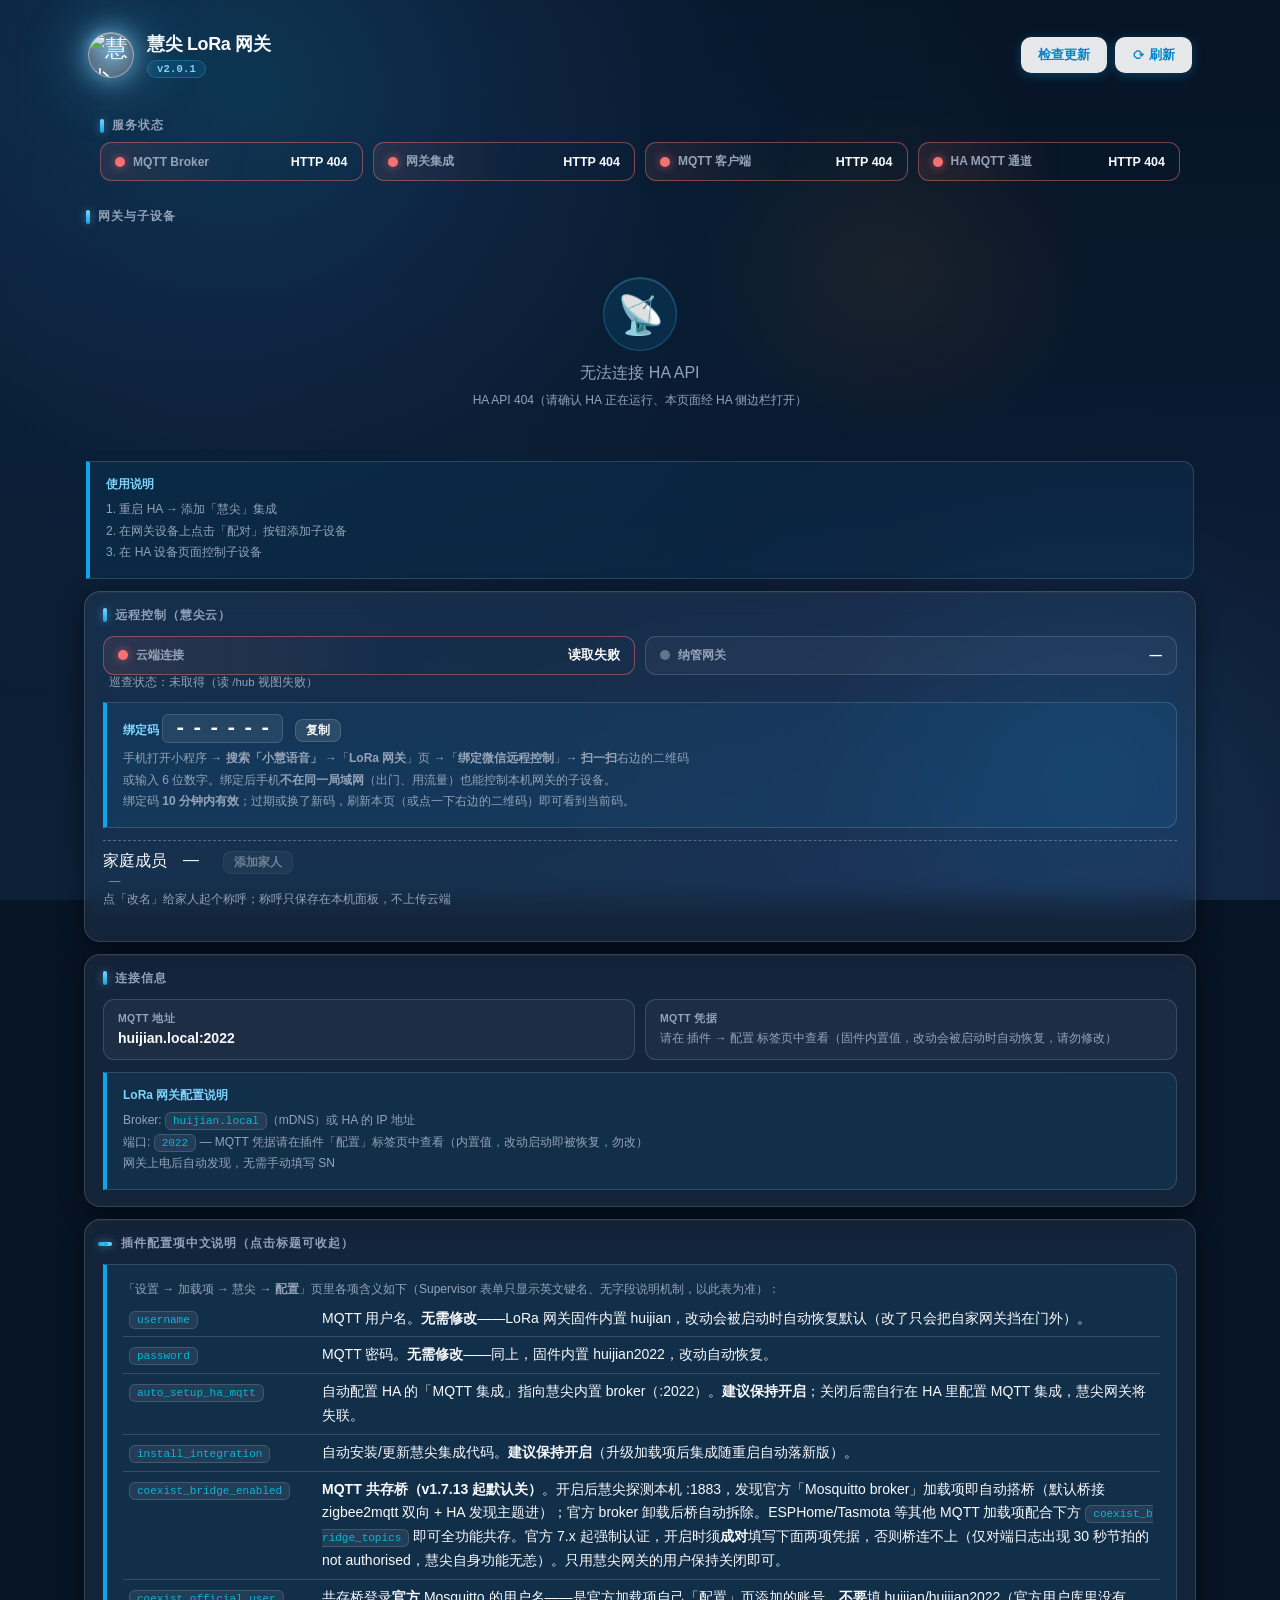
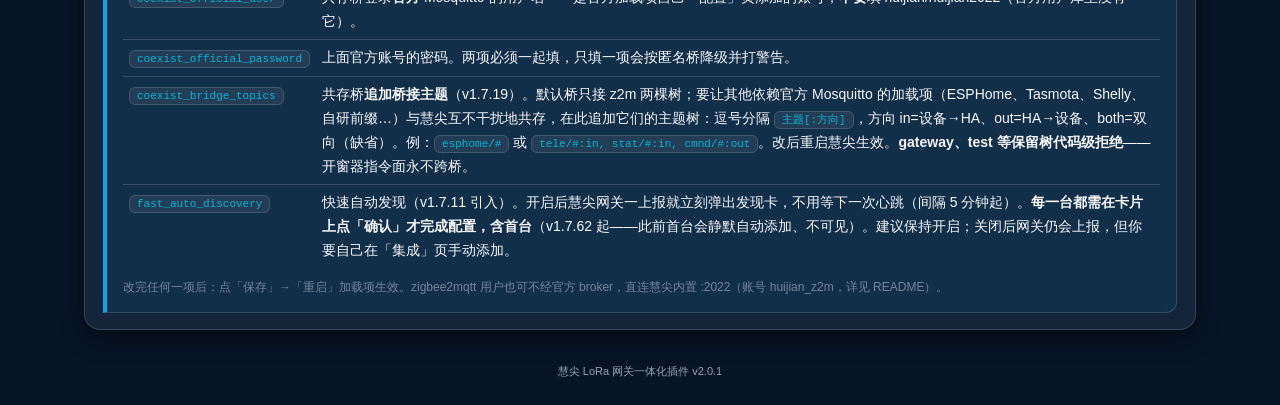
==== commit 50f7695b: "v2.0.1: 第七轮审计收口 R-1/R-2——发现冷却与 hub 两处本地节流改 monotonic+None 哨兵 R-1(P2) discovery.py 发现冷却用墙钟：NTP 回拨后本会话" ====
--- a/huijian_mqtt_broker/www/index.html
+++ b/huijian_mqtt_broker/www/index.html
@@ -6,7 +6,7 @@
     <meta name="theme-color" content="#071426">
     <link rel="icon" href="data:image/svg+xml,%3Csvg xmlns='http://www.w3.org/2000/svg' viewBox='0 0 100 100'%3E%3Ctext y='0.9em' font-size='90'%3E%F0%9F%93%A1%3C/text%3E%3C/svg%3E">
     <title>慧尖 LoRa 网关</title>
-    <link rel="stylesheet" href="css/huijian.css?v=2.0.0">
+    <link rel="stylesheet" href="css/huijian.css?v=2.0.1">
 </head>
 <body>
     <!-- v1.6.27「星辰大海」背景层（对齐小程序 UI 标准 0d2200c5）：
@@ -25,7 +25,7 @@
     <div class="page">
     <div class="header">
         <div class="brand">
-            <span class="brand-logo"><img src="img/logo.png?v=2.0.0" alt="慧尖 logo"></span>
+            <span class="brand-logo"><img src="img/logo.png?v=2.0.1" alt="慧尖 logo"></span>
             <div class="brand-text">
                 <h1>慧尖 LoRa 网关</h1>
                 <span class="ver" id="addonVersion"></span>
@@ -208,9 +208,9 @@
     <!-- v1.6.25 Web UI 三文件化：css/js 外置（相对路径，兼容 HA ingress 前缀）。
          CURRENT_VERSION 按测试锚留在本文件；huijian.js 复用此全局 let 绑定。
          v1.6.27 新增 starsky.js：纯装饰星野生成器（固定种子，零依赖零网络）。 -->
-    <script>let CURRENT_VERSION = '2.0.0';</script>
-    <script src="js/starsky.js?v=2.0.0"></script>
-    <script src="js/qr.js?v=2.0.0"></script>
-    <script src="js/huijian.js?v=2.0.0"></script>
+    <script>let CURRENT_VERSION = '2.0.1';</script>
+    <script src="js/starsky.js?v=2.0.1"></script>
+    <script src="js/qr.js?v=2.0.1"></script>
+    <script src="js/huijian.js?v=2.0.1"></script>
 </body>
 </html>
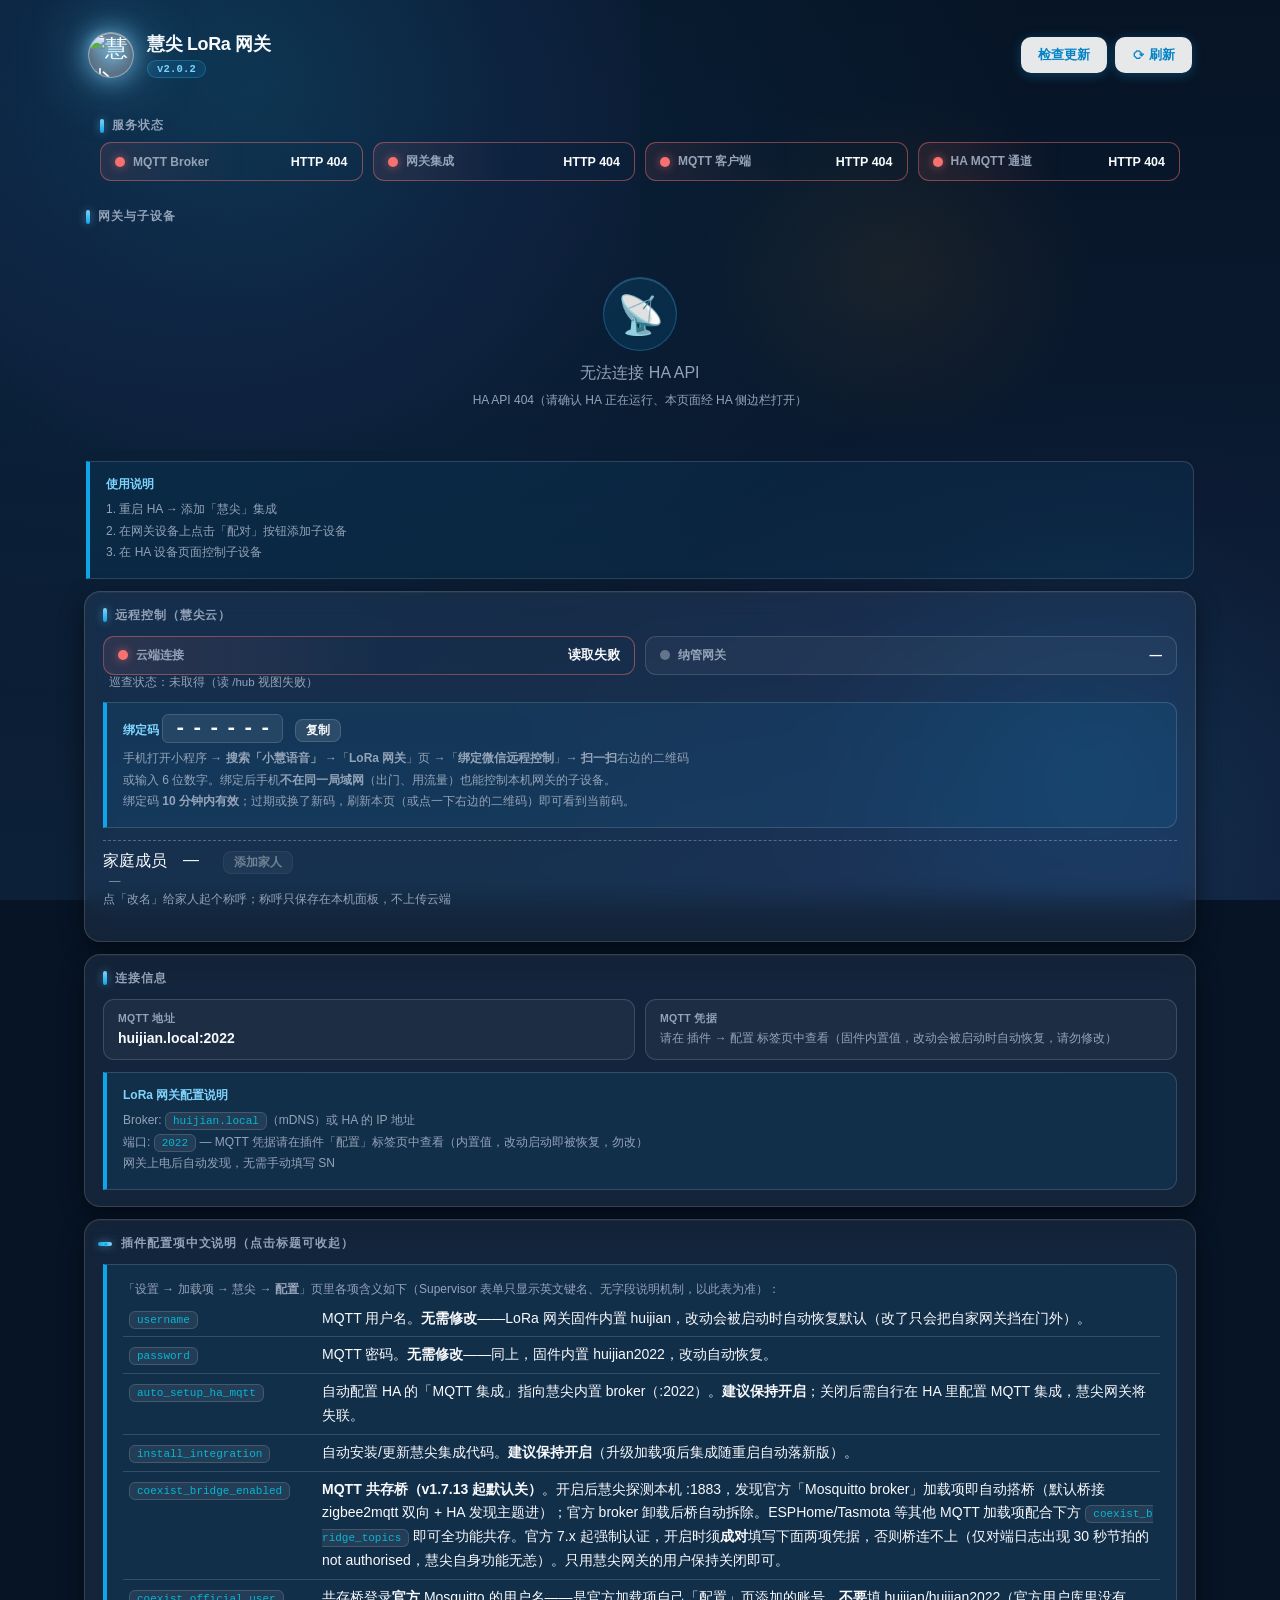
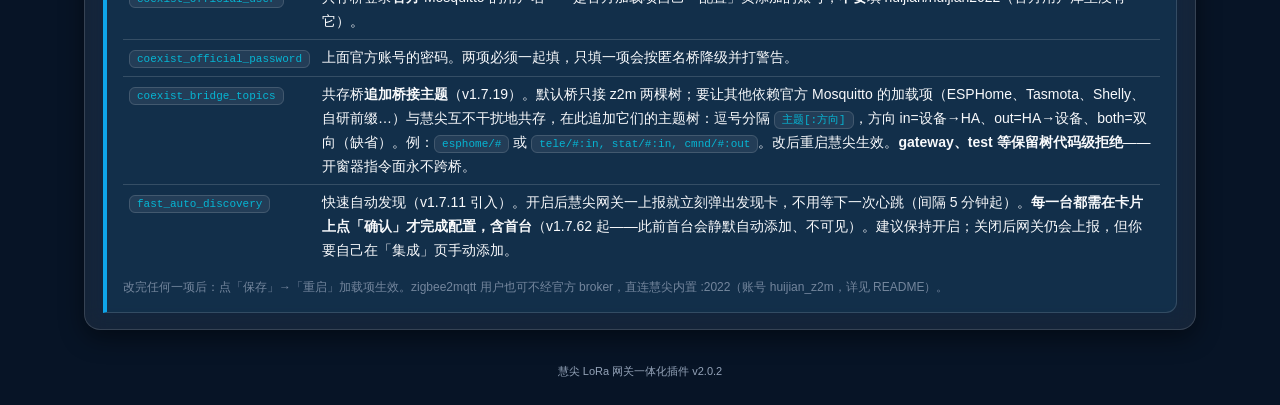
==== commit 08506932: "v2.0.2: 面板刷新节奏修 ①③（命令后落定期快刷 + 切回前台补刷） 用户 2026-11-20 令：只修 ①③，其余四条（②④⑤⑥）不打包。  ①「运动过程中刷新明显跟不上」：全站唯一自动刷新" ====
--- a/huijian_mqtt_broker/www/index.html
+++ b/huijian_mqtt_broker/www/index.html
@@ -6,7 +6,7 @@
     <meta name="theme-color" content="#071426">
     <link rel="icon" href="data:image/svg+xml,%3Csvg xmlns='http://www.w3.org/2000/svg' viewBox='0 0 100 100'%3E%3Ctext y='0.9em' font-size='90'%3E%F0%9F%93%A1%3C/text%3E%3C/svg%3E">
     <title>慧尖 LoRa 网关</title>
-    <link rel="stylesheet" href="css/huijian.css?v=2.0.1">
+    <link rel="stylesheet" href="css/huijian.css?v=2.0.2">
 </head>
 <body>
     <!-- v1.6.27「星辰大海」背景层（对齐小程序 UI 标准 0d2200c5）：
@@ -25,7 +25,7 @@
     <div class="page">
     <div class="header">
         <div class="brand">
-            <span class="brand-logo"><img src="img/logo.png?v=2.0.1" alt="慧尖 logo"></span>
+            <span class="brand-logo"><img src="img/logo.png?v=2.0.2" alt="慧尖 logo"></span>
             <div class="brand-text">
                 <h1>慧尖 LoRa 网关</h1>
                 <span class="ver" id="addonVersion"></span>
@@ -71,7 +71,7 @@
     </div>
 
     <div class="card card-flush">
-        <div class="card-title">网关与子设备</div>
+        <div class="card-title">网关与子设备<span id="panelSyncTip" class="panel-sync-tip"></span></div>
         <div id="gatewayContainer">
             <div class="loading"><div class="spinner"></div><p>正在加载网关信息...</p></div>
         </div>
@@ -208,9 +208,9 @@
     <!-- v1.6.25 Web UI 三文件化：css/js 外置（相对路径，兼容 HA ingress 前缀）。
          CURRENT_VERSION 按测试锚留在本文件；huijian.js 复用此全局 let 绑定。
          v1.6.27 新增 starsky.js：纯装饰星野生成器（固定种子，零依赖零网络）。 -->
-    <script>let CURRENT_VERSION = '2.0.1';</script>
-    <script src="js/starsky.js?v=2.0.1"></script>
-    <script src="js/qr.js?v=2.0.1"></script>
-    <script src="js/huijian.js?v=2.0.1"></script>
+    <script>let CURRENT_VERSION = '2.0.2';</script>
+    <script src="js/starsky.js?v=2.0.2"></script>
+    <script src="js/qr.js?v=2.0.2"></script>
+    <script src="js/huijian.js?v=2.0.2"></script>
 </body>
 </html>
--- a/huijian_mqtt_broker/www/css/huijian.css
+++ b/huijian_mqtt_broker/www/css/huijian.css
@@ -873,6 +873,15 @@
 .btn-ghost:hover { background: rgba(255, 255, 255, .18); }
 .btn-mini { padding: 3px 10px; font-size: 11.5px; border-radius: 8px; margin-left: 8px; vertical-align: middle; }
 
+/* v2.0.2 ③ 面板数据新鲜度（「网关与子设备」标题内右侧）：
+   切回前台时先让人看见"刚才那段是旧的"，而不是把陈旧进度当现状。
+   配色口径沿用 .hub-code-exp.expired（琥珀＝提醒，不是错误）。 */
+.panel-sync-tip {
+    font-size: 11.5px; color: var(--text-secondary);
+    font-weight: 400; margin-left: 6px;
+}
+.panel-sync-tip.expired { color: #fbbf24; font-weight: 600; }
+
 /* v1.7.41 绑定码有效期提示（过期后指路"点二维码换新码"） */
 .hub-code-exp {
     font-size: 11.5px; color: var(--text-secondary); margin-left: 6px;
